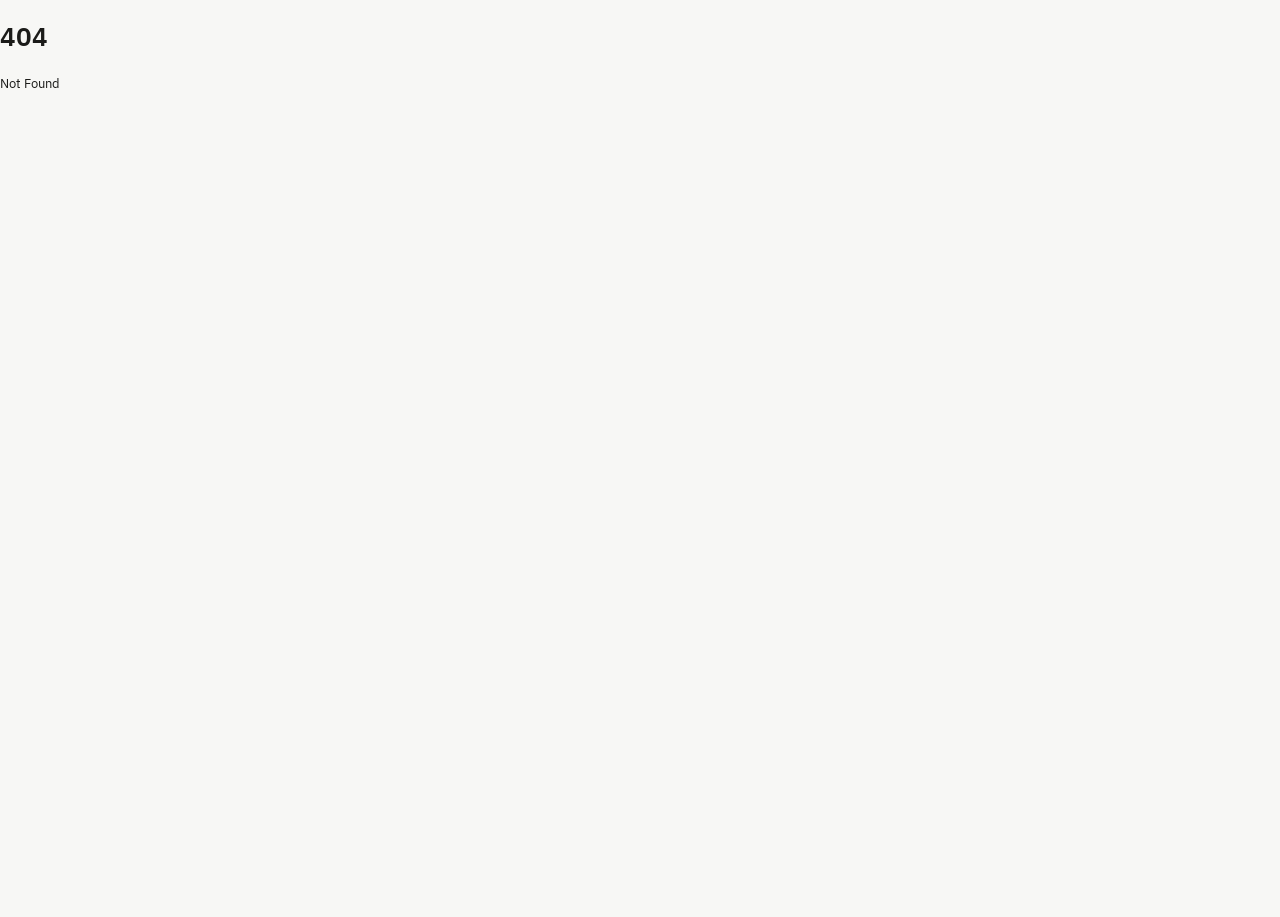
==== index.html @ ad506b30 "Add files via upload" ====
<!doctype html>
<html lang="en">
<head>
  <meta charset="utf-8" />
  <meta name="viewport" content="width=device-width, initial-scale=1" />
  <link rel="icon" href="./icon-192.png" />
  <link rel="preload" as="font" type="font/woff2" crossorigin
        href="./fonts/ibm-plex-sans-latin-400-normal.woff2" />
  <link rel="preload" as="font" type="font/woff2" crossorigin
        href="./fonts/ibm-plex-mono-latin-400-normal.woff2" />
  <link rel="manifest" href="./manifest.webmanifest" />
  <meta name="theme-color" content="#f7f7f5" />
  <meta name="description" content="Chessgui — offline-first chess library and analysis." />
  <title>Chessgui</title>
  <script>
    // Apply persisted theme before first paint to avoid a flash.
    try {
      var t = localStorage.getItem('chessgui.theme');
      if (t !== 'light' && t !== 'dark') {
        t = matchMedia('(prefers-color-scheme: dark)').matches ? 'dark' : 'light';
      }
      document.documentElement.setAttribute('data-theme', t);
      var l = localStorage.getItem('chessgui.locale');
      if (l) document.documentElement.lang = l;
    } catch (e) {}
  </script>
  <link href="./_app/immutable/entry/start.DU9sF9TZ.js" rel="modulepreload">
		<link href="./_app/immutable/chunks/CaGvRfpH.js" rel="modulepreload">
		<link href="./_app/immutable/chunks/DKSsdILt.js" rel="modulepreload">
		<link href="./_app/immutable/chunks/Bx675rGw.js" rel="modulepreload">
		<link href="./_app/immutable/entry/app.BZpSvRDl.js" rel="modulepreload">
		<link href="./_app/immutable/chunks/xihTtKlq.js" rel="modulepreload">
		<link href="./_app/immutable/nodes/0.DmTmjQvL.js" rel="modulepreload">
		<link href="./_app/immutable/chunks/Cp4pf4yf.js" rel="modulepreload">
		<link href="./_app/immutable/nodes/2.CVRUiWv1.js" rel="modulepreload">
		
		<link href="./_app/immutable/assets/0.qobFkzCP.css" rel="stylesheet">
		<link href="./_app/immutable/assets/2.DW6QWpGF.css" rel="stylesheet">
</head>
<body data-sveltekit-preload-data="hover">
  <div style="display:contents">
			<script>
				{
					__sveltekit_9o4s9c = {
						base: new URL(".", location).pathname.slice(0, -1)
					};

					const element = document.currentScript.parentElement;

					Promise.all([
						import("./_app/immutable/entry/start.DU9sF9TZ.js"),
						import("./_app/immutable/entry/app.BZpSvRDl.js")
					]).then(([kit, app]) => {
						kit.start(app, element);
					});

					if ('serviceWorker' in navigator) {
						const script_url = './service-worker.js';
						const policy = globalThis?.window?.trustedTypes?.createPolicy(
							'sveltekit-trusted-url',
							{ createScriptURL(url) { return url; } }
						);
						const sanitised = policy?.createScriptURL(script_url) ?? script_url;
						addEventListener('load', function () {
							navigator.serviceWorker.register(sanitised);
						});
					}
				}
			</script>
		</div>
</body>
</html>
---- _app/immutable/assets/0.qobFkzCP.css ----
@font-face{font-family:IBM Plex Sans;font-style:normal;font-weight:400;font-display:block;src:url(../../../fonts/ibm-plex-sans-latin-400-normal.woff2)format("woff2");unicode-range:U+??,U+131,U+152-153,U+2BB-2BC,U+2C6,U+2DA,U+2DC,U+304,U+308,U+329,U+2000-206F,U+2074,U+20AC,U+2122,U+2191,U+2193,U+2212,U+2215,U+FEFF,U+FFFD}@font-face{font-family:IBM Plex Sans;font-style:normal;font-weight:400;font-display:block;src:url(../../../fonts/ibm-plex-sans-latin-ext-400-normal.woff2)format("woff2");unicode-range:U+100-2AF,U+304,U+308,U+329,U+1E00-1E9F,U+1EF2-1EFF,U+2020,U+20A0-20AB,U+20AD-20CF,U+2113,U+2C60-2C7F,U+A720-A7FF}@font-face{font-family:IBM Plex Sans;font-style:normal;font-weight:600;font-display:block;src:url(../../../fonts/ibm-plex-sans-latin-600-normal.woff2)format("woff2");unicode-range:U+??,U+131,U+152-153,U+2BB-2BC,U+2C6,U+2DA,U+2DC,U+304,U+308,U+329,U+2000-206F,U+2074,U+20AC,U+2122,U+2191,U+2193,U+2212,U+2215,U+FEFF,U+FFFD}@font-face{font-family:IBM Plex Sans;font-style:normal;font-weight:600;font-display:block;src:url(../../../fonts/ibm-plex-sans-latin-ext-600-normal.woff2)format("woff2");unicode-range:U+100-2AF,U+304,U+308,U+329,U+1E00-1E9F,U+1EF2-1EFF,U+2020,U+20A0-20AB,U+20AD-20CF,U+2113,U+2C60-2C7F,U+A720-A7FF}@font-face{font-family:IBM Plex Mono;font-style:normal;font-weight:400;font-display:block;src:url(../../../fonts/ibm-plex-mono-latin-400-normal.woff2)format("woff2");unicode-range:U+??,U+131,U+152-153,U+2BB-2BC,U+2C6,U+2DA,U+2DC,U+304,U+308,U+329,U+2000-206F,U+2074,U+20AC,U+2122,U+2191,U+2193,U+2212,U+2215,U+FEFF,U+FFFD}@font-face{font-family:IBM Plex Mono;font-style:normal;font-weight:400;font-display:block;src:url(../../../fonts/ibm-plex-mono-latin-ext-400-normal.woff2)format("woff2");unicode-range:U+100-2AF,U+304,U+308,U+329,U+1E00-1E9F,U+1EF2-1EFF,U+2020,U+20A0-20AB,U+20AD-20CF,U+2113,U+2C60-2C7F,U+A720-A7FF}@font-face{font-family:IBM Plex Mono;font-style:normal;font-weight:600;font-display:block;src:url(../../../fonts/ibm-plex-mono-latin-600-normal.woff2)format("woff2");unicode-range:U+??,U+131,U+152-153,U+2BB-2BC,U+2C6,U+2DA,U+2DC,U+304,U+308,U+329,U+2000-206F,U+2074,U+20AC,U+2122,U+2191,U+2193,U+2212,U+2215,U+FEFF,U+FFFD}@font-face{font-family:IBM Plex Mono;font-style:normal;font-weight:600;font-display:block;src:url(../../../fonts/ibm-plex-mono-latin-ext-600-normal.woff2)format("woff2");unicode-range:U+100-2AF,U+304,U+308,U+329,U+1E00-1E9F,U+1EF2-1EFF,U+2020,U+20A0-20AB,U+20AD-20CF,U+2113,U+2C60-2C7F,U+A720-A7FF}:root{--paper:#f7f7f5;--surface:#fff;--chrome:#eceae7;--chrome-2:#e2dfdb;--chrome-3:#d5d1cc;--ink:#1b1b19;--ink-2:#55534e;--muted:#7a7770;--faint:#a5a29b;--rule:#d8d5d0;--rule-strong:#b8b4ae;--focus:#2f6f9e;--danger:#9a3434;--shadow:0 6px 20px #0000001f, 0 1px 3px #0000001a;--tab-min:220px;--settings-sidebar-w:220px;--library-sidebar-w:220px;--rail-w:56px;--tab-pref:300px;--bar-h:40px;--mono:"IBM Plex Mono", ui-monospace, SFMono-Regular, Menlo, Consolas, monospace;--sans:"IBM Plex Sans", -apple-system, BlinkMacSystemFont, "Segoe UI", Helvetica, Arial, sans-serif}:root[data-theme=dark]{--paper:#171716;--surface:#201f1d;--chrome:#262523;--chrome-2:#2f2e2b;--chrome-3:#3b3a36;--ink:#ecebe6;--ink-2:#b9b6ae;--muted:#918d85;--faint:#6d6a63;--rule:#35342f;--rule-strong:#4d4b45;--focus:#6ea8d8;--danger:#d98a8a;--shadow:0 6px 20px #00000080, 0 1px 3px #0006}*{box-sizing:border-box}html,body{height:100%;margin:0}body{background:var(--paper);font-family:var(--sans);color:var(--ink);font:13px/1.5 var(--sans);-webkit-font-smoothing:antialiased;overflow:hidden}#app-root{flex-direction:column;display:flex;position:fixed;inset:0;overflow:hidden}:where(button){font:inherit;color:inherit;cursor:pointer;background:0 0;border:0;padding:0}:focus-visible{outline:2px solid var(--focus);outline-offset:-2px;border-radius:2px}.visually-hidden{clip:rect(0 0 0 0);white-space:nowrap;border:0;width:1px;height:1px;margin:-1px;padding:0;position:absolute;overflow:hidden}
---- _app/immutable/assets/2.DW6QWpGF.css ----
.tab.svelte-184qymf{height:var(--bar-h);background:var(--chrome);border-right:1px solid var(--rule);color:var(--muted);white-space:nowrap;-webkit-user-select:none;user-select:none;cursor:default;flex:none;align-items:center;gap:8px;padding:0 10px;display:flex;position:relative;overflow:hidden}.tab.svelte-184qymf:hover{background:var(--chrome-2);color:var(--ink-2)}.tab.active.svelte-184qymf{background:var(--surface);color:var(--ink)}.tab.active.svelte-184qymf:after{content:"";background:var(--ink);height:2px;position:absolute;inset:auto 0 0}.tab.pinned.svelte-184qymf{background:var(--surface);border-right:1px solid var(--rule-strong);color:var(--ink-2);padding:0 14px}.tab.pinned.svelte-184qymf:hover{background:var(--surface)}.tab.pinned.active.svelte-184qymf{color:var(--ink)}.glyph.svelte-184qymf{opacity:.55;border:1.5px solid;border-radius:50%;flex:none;width:9px;height:9px}.glyph.game.svelte-184qymf{border-radius:2px}.label.svelte-184qymf{text-overflow:ellipsis;flex:1;min-width:0;font-size:12.5px;overflow:hidden}.close.svelte-184qymf{width:17px;height:17px;color:var(--faint);border-radius:3px;flex:none;place-items:center;display:grid}.close.svelte-184qymf:hover{background:var(--chrome-3);color:var(--ink)}.pop.svelte-okkiwd{top:calc(var(--bar-h) + 2px);z-index:40;background:var(--surface);border:1px solid var(--rule-strong);min-width:220px;box-shadow:var(--shadow);color:var(--ink);border-radius:6px;padding:4px;position:absolute;right:4px}.pop.left.svelte-okkiwd{left:4px;right:auto}.mi.svelte-jk5zws{text-align:left;width:100%;color:var(--ink);border-radius:4px;align-items:center;gap:10px;padding:8px 10px;font-size:13px;display:flex}button.mi.svelte-jk5zws:hover:not(:disabled){background:var(--chrome-2)}button.mi.svelte-jk5zws:disabled{color:var(--faint);cursor:default}.txt.svelte-jk5zws{text-overflow:ellipsis;white-space:nowrap;flex:1;min-width:0;overflow:hidden}.val.svelte-jk5zws{color:var(--muted);flex:none;font-size:12px}.tick.svelte-jk5zws{color:var(--ink);flex:none}.chev.svelte-jk5zws{color:var(--muted);flex:none}.mi.label.svelte-jk5zws{font:10px/1 var(--mono);letter-spacing:.1em;text-transform:uppercase;color:var(--muted);padding:9px 10px 7px}.rule.svelte-3m1h5k{background:var(--rule);height:1px;margin:4px 2px}.row.svelte-u3eyss{align-items:stretch;gap:2px;display:flex}.row.svelte-u3eyss:hover{background:var(--chrome-2);border-radius:4px}.pick.svelte-u3eyss{text-align:left;border-radius:4px;flex:1;align-items:center;gap:8px;min-width:0;padding:8px 6px 8px 10px;font-size:13px;display:flex}.txt.svelte-u3eyss{text-overflow:ellipsis;white-space:nowrap;flex:1;min-width:0;overflow:hidden}.tick.svelte-u3eyss{color:var(--ink);flex:none;place-items:center;display:grid}.x.svelte-u3eyss{width:24px;color:var(--faint);border-radius:4px;flex:none;place-items:center;display:grid}.x.svelte-u3eyss:hover{background:var(--chrome-3);color:var(--danger)}.x-spacer.svelte-u3eyss{flex:none;width:24px}.tabbar.svelte-1wwzsr0{height:var(--bar-h);background:var(--chrome);border-bottom:1px solid var(--rule-strong);flex:none;align-items:stretch;display:flex;position:relative}.pinned-slot.svelte-1wwzsr0{flex:none;display:flex}.strip.svelte-1wwzsr0{scrollbar-width:none;flex:1;align-items:stretch;min-width:0;display:flex;overflow:hidden}.strip.overflowing.svelte-1wwzsr0{overflow-x:auto}.strip.svelte-1wwzsr0::-webkit-scrollbar{height:0}.controls.svelte-1wwzsr0{border-left:1px solid var(--rule-strong);background:var(--chrome);flex:none;align-items:stretch;display:flex}.newtab-inline.svelte-1wwzsr0{border-right:1px solid #0000}.ctl.svelte-1wwzsr0{width:36px;color:var(--muted);flex:none;place-items:center;display:grid}.ctl.svelte-1wwzsr0:hover:not(:disabled){background:var(--chrome-2);color:var(--ink)}.ctl.svelte-1wwzsr0:disabled{color:var(--faint);cursor:default}.ctl.menu.svelte-1wwzsr0{width:40px;color:var(--ink-2)}.sidebar.svelte-1na9v8z{width:var(--settings-sidebar-w);border-right:1px solid var(--rule-strong);background:var(--chrome);flex-direction:column;flex:none;gap:1px;padding:8px 0;display:flex;overflow:hidden auto}.nav.svelte-1na9v8z{text-align:left;color:var(--muted);white-space:nowrap;align-items:center;gap:10px;padding:9px 14px;font-size:13px;display:flex;position:relative}.nav.svelte-1na9v8z:hover{background:var(--chrome-2);color:var(--ink-2)}.nav.on.svelte-1na9v8z{background:var(--surface);color:var(--ink);font-weight:700}.nav.on.svelte-1na9v8z:before{content:"";background:var(--ink);width:3px;position:absolute;top:4px;bottom:4px;left:0}.ic.svelte-1na9v8z{opacity:.5;border:1.5px solid;border-radius:2px;flex:none;width:11px;height:11px}.nav.on.svelte-1na9v8z .ic:where(.svelte-1na9v8z){opacity:1;background:currentColor}.lbl.svelte-1na9v8z{text-overflow:ellipsis;overflow:hidden}@media (forced-colors:active){.nav.on.svelte-1na9v8z{forced-color-adjust:none}}.cell.svelte-duf76z{list-style:none;display:flex}.card.svelte-duf76z{text-align:left;border:1px solid var(--rule-strong);background:var(--surface);border-radius:5px;flex-direction:column;flex:1;align-items:flex-start;gap:6px;min-width:0;min-height:104px;padding:12px;display:flex}.card.svelte-duf76z:hover{border-color:var(--ink-2);background:var(--paper)}.nm.svelte-duf76z{color:var(--ink);text-overflow:ellipsis;white-space:nowrap;max-width:100%;font-size:13px;font-weight:600;overflow:hidden}.meta.svelte-duf76z{font:11px/1.4 var(--mono);color:var(--muted);text-overflow:ellipsis;white-space:nowrap;max-width:100%;overflow:hidden}.foot.svelte-duf76z{margin-top:auto}.pill.svelte-duf76z{font:10px/1 var(--mono);border:1px solid var(--rule-strong);color:var(--muted);border-radius:99px;align-items:center;gap:6px;padding:5px 8px;display:inline-flex}.pill.svelte-duf76z:before{content:"";background:var(--rule-strong);border-radius:50%;width:6px;height:6px}.pill.ok.svelte-duf76z{color:var(--ink-2)}.pill.ok.svelte-duf76z:before{background:var(--ink)}.chead.svelte-79ii48{border-bottom:1px solid var(--rule);justify-content:space-between;align-items:center;gap:16px;padding-bottom:11px;display:flex}h2.svelte-79ii48{letter-spacing:-.01em;color:var(--ink);margin:0;font-size:16px}.add.svelte-79ii48{font:12px var(--sans);background:var(--chrome);border:1px solid var(--rule-strong);color:var(--ink);white-space:nowrap;border-radius:4px;flex:none;padding:7px 12px}.add.svelte-79ii48:hover{background:var(--chrome-2)}.grid.svelte-79ii48{grid-template-columns:repeat(auto-fill,minmax(210px,1fr));gap:12px;margin:0;padding:0;list-style:none;display:grid}.empty.svelte-79ii48{border:1px dashed var(--rule-strong);text-align:center;border-radius:5px;flex-direction:column;align-items:center;gap:14px;padding:38px 20px;display:flex}.empty.svelte-79ii48 p:where(.svelte-79ii48){color:var(--muted);max-width:42ch;margin:0;font-size:13px;line-height:1.5}.chead.svelte-1ghcvrq{border-bottom:1px solid var(--rule);flex:none;justify-content:space-between;align-items:center;gap:16px;height:44px;display:flex}h2.svelte-1ghcvrq{letter-spacing:-.01em;color:var(--ink);margin:0;font-size:16px}.add.svelte-1ghcvrq{font:12px var(--sans);background:var(--ink);height:28px;color:var(--surface);border:1px solid var(--ink);white-space:nowrap;border-radius:5px;flex:none;align-items:center;gap:6px;padding:0 11px;font-weight:600;display:inline-flex}.scroll.svelte-1ghcvrq{padding-top:18px}.glab.svelte-1ghcvrq{font:10px/1 var(--mono);letter-spacing:.11em;text-transform:uppercase;color:var(--muted);margin:0 0 7px;padding-left:2px}.glab.two.svelte-1ghcvrq{margin-top:20px}.box.svelte-1ghcvrq{border:1px solid var(--rule-strong);background:var(--surface);border-radius:9px;overflow:hidden}.box.svelte-1ghcvrq>.r:where(.svelte-1ghcvrq)+.r:where(.svelte-1ghcvrq),.box.svelte-1ghcvrq>.exp:where(.svelte-1ghcvrq)+.r:where(.svelte-1ghcvrq){border-top:1px solid var(--rule)}.r.svelte-1ghcvrq{align-items:center;gap:12px;height:44px;padding:0 14px;display:flex}.r.hov.svelte-1ghcvrq{background:var(--chrome)}.r.dim.svelte-1ghcvrq .nm:where(.svelte-1ghcvrq),.r.dim.svelte-1ghcvrq .dt:where(.svelte-1ghcvrq){color:var(--faint)}.r.svelte-1ghcvrq .ic:where(.svelte-1ghcvrq){color:var(--muted);flex:none;place-items:center;display:grid}.r.svelte-1ghcvrq .nm:where(.svelte-1ghcvrq){white-space:nowrap;flex:none;font-size:13.5px;font-weight:600}.r.svelte-1ghcvrq .dt:where(.svelte-1ghcvrq){min-width:0;color:var(--muted);text-align:right;text-overflow:ellipsis;white-space:nowrap;flex:1;font-size:12px;overflow:hidden}.tg.svelte-1ghcvrq{background:var(--fill-3,#cfcfc9);border:0;border-radius:10px;flex:none;width:34px;height:20px;padding:0;position:relative}.tg.svelte-1ghcvrq:after{content:"";background:#fff;border-radius:50%;width:16px;height:16px;transition:left .12s;position:absolute;top:2px;left:2px;box-shadow:0 1px 2px #0000004d}.tg.on.svelte-1ghcvrq{background:var(--ok,#2f5d3a)}.tg.on.svelte-1ghcvrq:after{left:16px}.tg.svelte-1ghcvrq:focus-visible,.cv.svelte-1ghcvrq:focus-visible,.inst.svelte-1ghcvrq:focus-visible{outline:2px solid var(--focus);outline-offset:1px}.cv.svelte-1ghcvrq{width:20px;height:20px;color:var(--faint);background:0 0;border:0;flex:none;place-items:center;padding:0;display:grid}.cv.svelte-1ghcvrq:hover{color:var(--ink)}.inst.svelte-1ghcvrq{border:1px solid var(--rule-strong);background:var(--surface);width:82px;height:26px;font:600 11.5px var(--sans);color:var(--ink);border-radius:5px;flex:none;place-items:center;display:grid;position:relative;overflow:hidden}.inst.svelte-1ghcvrq .bar:where(.svelte-1ghcvrq){width:var(--p,0%);background:var(--sel,#dfe7f2);position:absolute;inset:0}.inst.svelte-1ghcvrq .tx:where(.svelte-1ghcvrq){z-index:1;position:relative}.inst.done.svelte-1ghcvrq{border-color:var(--ok,#2f5d3a);color:var(--ok,#2f5d3a)}.inst[disabled].svelte-1ghcvrq{cursor:default}.exp.svelte-1ghcvrq{border-top:1px solid var(--rule);background:var(--chrome);padding:4px 14px 8px 44px}.er.svelte-1ghcvrq{align-items:center;gap:12px;min-height:36px;font-size:12.5px;display:flex}.er.svelte-1ghcvrq .k:where(.svelte-1ghcvrq){min-width:0;color:var(--ink);flex:1}.er.svelte-1ghcvrq .v:where(.svelte-1ghcvrq){font:11px/1 var(--mono);color:var(--muted)}.inp.svelte-1ghcvrq{background:var(--surface);border:1px solid var(--rule-strong);width:260px;height:28px;color:var(--ink);font:12px var(--sans);border-radius:5px;padding:0 9px}.err.svelte-1ghcvrq{color:var(--warn);margin:0 0 6px;font-size:11.5px}.dan.svelte-1ghcvrq{border:1px solid var(--warn);height:28px;color:var(--warn);font:600 12px var(--sans);background:0 0;border-radius:5px;padding:0 11px}.chead.svelte-1fbth8d{border-bottom:1px solid var(--rule);flex:none;justify-content:space-between;align-items:center;gap:16px;height:44px;display:flex}h2.svelte-1fbth8d{letter-spacing:-.01em;color:var(--ink);margin:0;font-size:16px}.add.svelte-1fbth8d{font:600 12px var(--sans);background:var(--ink);height:28px;color:var(--surface);border:1px solid var(--ink);white-space:nowrap;border-radius:5px;flex:none;align-items:center;gap:6px;padding:0 11px;display:inline-flex}.scroll.svelte-1fbth8d{padding-top:18px}.glab.svelte-1fbth8d{font:10px/1 var(--mono);letter-spacing:.11em;text-transform:uppercase;color:var(--muted);margin:0 0 7px;padding-left:2px}.glab.two.svelte-1fbth8d{margin-top:20px}.box.svelte-1fbth8d{border:1px solid var(--rule-strong);background:var(--surface);border-radius:9px;overflow:hidden}.box.svelte-1fbth8d>.r:where(.svelte-1fbth8d)+.r:where(.svelte-1fbth8d),.box.svelte-1fbth8d>.exp:where(.svelte-1fbth8d)+.r:where(.svelte-1fbth8d){border-top:1px solid var(--rule)}.r.svelte-1fbth8d{align-items:center;gap:12px;height:44px;padding:0 14px;display:flex}.r.hov.svelte-1fbth8d{background:var(--chrome)}.r.dim.svelte-1fbth8d .nm:where(.svelte-1fbth8d),.r.dim.svelte-1fbth8d .dt:where(.svelte-1fbth8d),.r.dim.svelte-1fbth8d .ver:where(.svelte-1fbth8d){color:var(--faint)}.r.svelte-1fbth8d .ic:where(.svelte-1fbth8d){color:var(--muted);flex:none;place-items:center;display:grid}.r.svelte-1fbth8d .nm:where(.svelte-1fbth8d){white-space:nowrap;flex:none;font-size:13.5px;font-weight:600}.r.svelte-1fbth8d .ver:where(.svelte-1fbth8d){font:11px/1 var(--mono);color:var(--faint);flex:none}.r.svelte-1fbth8d .dt:where(.svelte-1fbth8d){min-width:0;color:var(--muted);text-align:right;text-overflow:ellipsis;white-space:nowrap;flex:1;font-size:12px;overflow:hidden}.tg.svelte-1fbth8d{background:var(--fill-3,#cfcfc9);border:0;border-radius:10px;flex:none;width:34px;height:20px;padding:0;position:relative}.tg.svelte-1fbth8d:after{content:"";background:#fff;border-radius:50%;width:16px;height:16px;transition:left .12s;position:absolute;top:2px;left:2px;box-shadow:0 1px 2px #0000004d}.tg.on.svelte-1fbth8d{background:var(--ok,#2f5d3a)}.tg.on.svelte-1fbth8d:after{left:16px}.tg.svelte-1fbth8d:focus-visible,.cv.svelte-1fbth8d:focus-visible,.inst.svelte-1fbth8d:focus-visible{outline:2px solid var(--focus);outline-offset:1px}.cv.svelte-1fbth8d{width:20px;height:20px;color:var(--faint);background:0 0;border:0;flex:none;place-items:center;padding:0;display:grid}.cv.svelte-1fbth8d:hover{color:var(--ink)}.inst.svelte-1fbth8d{border:1px solid var(--rule-strong);background:var(--surface);width:82px;height:26px;font:600 11.5px var(--sans);color:var(--ink);border-radius:5px;flex:none;place-items:center;display:grid;position:relative;overflow:hidden}.inst.svelte-1fbth8d .bar:where(.svelte-1fbth8d){width:var(--p,0%);background:var(--sel,#dfe7f2);position:absolute;inset:0}.inst.svelte-1fbth8d .tx:where(.svelte-1fbth8d){z-index:1;position:relative}.inst.done.svelte-1fbth8d{border-color:var(--ok,#2f5d3a);color:var(--ok,#2f5d3a)}.inst[disabled].svelte-1fbth8d{cursor:default}.exp.svelte-1fbth8d{border-top:1px solid var(--rule);background:var(--chrome);padding:4px 14px 8px 44px}.er.svelte-1fbth8d{align-items:center;gap:12px;min-height:36px;font-size:12.5px;display:flex}.er.svelte-1fbth8d .k:where(.svelte-1fbth8d){min-width:0;color:var(--ink);flex:1}.er.svelte-1fbth8d .v:where(.svelte-1fbth8d){font:11px/1 var(--mono);color:var(--muted)}.inp.svelte-1fbth8d,.sel.svelte-1fbth8d{background:var(--surface);border:1px solid var(--rule-strong);width:260px;height:28px;color:var(--ink);font:12px var(--sans);border-radius:5px;padding:0 9px}.sel.svelte-1fbth8d{width:140px}.err.svelte-1fbth8d{color:var(--warn);margin:0 0 6px;font-size:11.5px}.dan.svelte-1fbth8d{border:1px solid var(--warn);height:28px;color:var(--warn);font:600 12px var(--sans);background:0 0;border-radius:5px;padding:0 11px}.brand.svelte-1191gql,.brand.svelte-1uqb1gp{flex:none;display:block}.chead.svelte-1fk0hja{border-bottom:1px solid var(--rule);flex:none;justify-content:space-between;align-items:center;gap:16px;height:44px;display:flex}h2.svelte-1fk0hja{letter-spacing:-.01em;color:var(--ink);margin:0;font-size:16px}.add.svelte-1fk0hja{font:600 12px var(--sans);background:var(--ink);height:28px;color:var(--surface);border:1px solid var(--ink);white-space:nowrap;border-radius:5px;flex:none;align-items:center;gap:6px;padding:0 11px;display:inline-flex}.scroll.svelte-1fk0hja{padding-top:18px}.glab.svelte-1fk0hja{font:10px/1 var(--mono);letter-spacing:.11em;text-transform:uppercase;color:var(--muted);margin:0 0 7px;padding-left:2px}.box.svelte-1fk0hja{border:1px solid var(--rule-strong);background:var(--surface);border-radius:9px;overflow:hidden}.box.svelte-1fk0hja>.r:where(.svelte-1fk0hja)+.r:where(.svelte-1fk0hja),.box.svelte-1fk0hja>.exp:where(.svelte-1fk0hja)+.r:where(.svelte-1fk0hja){border-top:1px solid var(--rule)}.r.svelte-1fk0hja{align-items:center;gap:12px;height:44px;padding:0 14px;display:flex}.r.hov.svelte-1fk0hja{background:var(--chrome)}.r.svelte-1fk0hja .mk:where(.svelte-1fk0hja){color:var(--ink);flex:none;place-items:center;display:grid}.r.svelte-1fk0hja .nm:where(.svelte-1fk0hja){white-space:nowrap;flex:none;font-size:13.5px;font-weight:600}.r.svelte-1fk0hja .dt:where(.svelte-1fk0hja){min-width:0;color:var(--muted);text-align:right;text-overflow:ellipsis;white-space:nowrap;flex:1;font-size:12px;overflow:hidden}.st.svelte-1fk0hja{font:11px/1 var(--mono);flex:none;align-items:center;gap:4px;display:inline-flex}.st.error.svelte-1fk0hja{color:var(--warn)}.st.syncing.svelte-1fk0hja{color:var(--muted)}.st.new.svelte-1fk0hja{color:var(--ok,#2f5d3a)}.tg.svelte-1fk0hja{background:var(--fill-3,#cfcfc9);border:0;border-radius:10px;flex:none;width:34px;height:20px;padding:0;position:relative}.tg.svelte-1fk0hja:after{content:"";background:#fff;border-radius:50%;width:16px;height:16px;transition:left .12s;position:absolute;top:2px;left:2px;box-shadow:0 1px 2px #0000004d}.tg.on.svelte-1fk0hja{background:var(--ok,#2f5d3a)}.tg.on.svelte-1fk0hja:after{left:16px}.tg.svelte-1fk0hja:focus-visible,.cv.svelte-1fk0hja:focus-visible{outline:2px solid var(--focus);outline-offset:1px}.cv.svelte-1fk0hja{width:20px;height:20px;color:var(--faint);background:0 0;border:0;flex:none;place-items:center;padding:0;display:grid}.cv.svelte-1fk0hja:hover{color:var(--ink)}.exp.svelte-1fk0hja{border-top:1px solid var(--rule);background:var(--chrome);padding:4px 14px 8px 44px}.er.svelte-1fk0hja{align-items:center;gap:12px;min-height:36px;font-size:12.5px;display:flex}.er.svelte-1fk0hja .k:where(.svelte-1fk0hja){min-width:0;color:var(--ink);flex:1}.er.svelte-1fk0hja .v:where(.svelte-1fk0hja){font:11px/1 var(--mono);color:var(--muted)}.inp.svelte-1fk0hja,.sel.svelte-1fk0hja{background:var(--surface);border:1px solid var(--rule-strong);width:260px;height:28px;color:var(--ink);font:12px var(--sans);border-radius:5px;padding:0 9px}.sel.svelte-1fk0hja{width:140px}.err.svelte-1fk0hja{color:var(--warn);margin:0 0 6px;font-size:11.5px}.b.svelte-1fk0hja{border:1px solid var(--rule-strong);background:var(--surface);height:28px;color:var(--ink);font:600 12px var(--sans);border-radius:5px;padding:0 11px}.b[disabled].svelte-1fk0hja{color:var(--faint);border-color:var(--rule)}.dan.svelte-1fk0hja{border:1px solid var(--warn);height:28px;color:var(--warn);font:600 12px var(--sans);background:0 0;border-radius:5px;padding:0 11px}.row.svelte-yvh6xu{border-bottom:1px solid var(--rule);background:var(--surface);justify-content:space-between;align-items:center;gap:20px;padding:11px 13px;display:flex}.row.svelte-yvh6xu:last-child{border-bottom:0}.row.invalid.svelte-yvh6xu{background:var(--paper)}.text.svelte-yvh6xu{min-width:0}.lbl.svelte-yvh6xu{color:var(--ink);font-size:13px;display:block}.hint.svelte-yvh6xu{font:10px/1.4 var(--mono);color:var(--faint);margin-top:3px}.err.svelte-yvh6xu{color:var(--danger);margin-top:4px;font-size:11.5px}.ctrl.svelte-yvh6xu{flex:none}select.svelte-yvh6xu,input[type=text].svelte-yvh6xu{font:12px var(--sans);color:var(--ink);background:var(--chrome);border:1px solid var(--rule-strong);border-radius:4px;padding:6px 9px}input[type=text].svelte-yvh6xu{width:240px;font-family:var(--mono);font-size:11.5px}.row.invalid.svelte-yvh6xu input[type=text]:where(.svelte-yvh6xu){border-color:var(--danger)}.tog.svelte-yvh6xu{border:1px solid var(--rule-strong);background:var(--chrome-2);border-radius:99px;width:34px;height:19px;position:relative}.tog.svelte-yvh6xu:after{content:"";background:var(--surface);border:1px solid var(--rule-strong);border-radius:50%;width:13px;height:13px;transition:transform .12s;position:absolute;top:2px;left:2px}.tog.on.svelte-yvh6xu{background:var(--ink);border-color:var(--ink)}.tog.on.svelte-yvh6xu:after{border-color:var(--ink);transform:translate(15px)}@media (prefers-reduced-motion:reduce){.tog.svelte-yvh6xu:after{transition:none}}.scrim.svelte-hfbxia{z-index:30;background:color-mix(in srgb, var(--paper) 72%, transparent);place-items:center;padding:20px;display:grid;position:absolute;inset:0}.dlg.svelte-hfbxia{background:var(--surface);border:1px solid var(--rule-strong);width:340px;max-width:100%;box-shadow:var(--shadow);border-radius:6px;padding:16px 18px}h2.svelte-hfbxia{color:var(--ink);margin:0 0 6px;font-size:14px}p.svelte-hfbxia{color:var(--muted);margin:0 0 16px;font-size:12.5px}.actions.svelte-hfbxia{justify-content:flex-end;gap:8px;display:flex}button.svelte-hfbxia{font:12px var(--sans);border:1px solid var(--rule-strong);background:var(--chrome);color:var(--ink);border-radius:4px;padding:7px 13px}button.svelte-hfbxia:hover{background:var(--chrome-2)}.danger.svelte-hfbxia{background:var(--danger);border-color:var(--danger);color:#fff}.danger.svelte-hfbxia:hover{filter:brightness(1.08);background:var(--danger)}.chead.svelte-1sx1ypk{border-bottom:1px solid var(--rule);justify-content:space-between;align-items:center;gap:16px;padding-bottom:11px;display:flex}h2.svelte-1sx1ypk{letter-spacing:-.01em;align-items:baseline;gap:8px;min-width:0;margin:0;font-size:16px;display:flex}.crumb.svelte-1sx1ypk{font:inherit;color:var(--muted);white-space:nowrap;font-weight:400}.crumb.svelte-1sx1ypk:hover{color:var(--ink);text-decoration:underline}.sep.svelte-1sx1ypk{color:var(--faint);font-weight:400}.name.svelte-1sx1ypk{color:var(--ink);text-overflow:ellipsis;white-space:nowrap;overflow:hidden}.actions.svelte-1sx1ypk{flex:none;align-items:center;gap:10px;display:flex}.applied.svelte-1sx1ypk{font:10px/1 var(--mono);color:var(--muted);white-space:nowrap;opacity:0;text-align:right;min-width:130px;transition:opacity .15s}.applied.show.svelte-1sx1ypk{opacity:1}@media (prefers-reduced-motion:reduce){.applied.svelte-1sx1ypk{transition:none}}.btn.svelte-1sx1ypk{font:12px var(--sans);background:var(--chrome);border:1px solid var(--rule-strong);color:var(--ink);border-radius:4px;padding:7px 13px}.btn.svelte-1sx1ypk:hover{background:var(--chrome-2)}.rows.svelte-1sx1ypk{border:1px solid var(--rule);border-radius:5px;overflow:hidden}.danger-zone.svelte-1sx1ypk{display:flex}.remove.svelte-1sx1ypk{font:12px var(--sans);border:1px solid var(--rule-strong);color:var(--danger);background:0 0;border-radius:4px;padding:7px 13px}.remove.svelte-1sx1ypk:hover{background:var(--danger);border-color:var(--danger);color:#fff}.ws.svelte-t1wfo4{background:var(--surface);flex:1;min-height:0;display:flex;position:relative;overflow:hidden}.content.svelte-t1wfo4{flex-direction:column;flex:1;gap:16px;min-width:0;padding:20px 22px 28px;display:flex;overflow:hidden auto}.chead.svelte-t1wfo4{border-bottom:1px solid var(--rule);justify-content:space-between;align-items:center;gap:16px;padding-bottom:11px;display:flex}h2.svelte-t1wfo4{letter-spacing:-.01em;color:var(--ink);margin:0;font-size:16px}.rows.svelte-t1wfo4{border:1px solid var(--rule);border-radius:5px;overflow:hidden}.about.svelte-t1wfo4{border:1px solid var(--rule);border-left:3px solid var(--rule-strong);background:var(--paper);border-radius:5px;align-items:flex-start;gap:20px;padding:16px;display:flex}.about.flash.svelte-t1wfo4{border-left-color:var(--focus)}.mark.svelte-t1wfo4{border:1px solid var(--rule-strong);width:52px;height:52px;color:var(--muted);border-radius:10px;flex:none;place-items:center;font-size:22px;display:grid}dl.svelte-t1wfo4{flex:1;min-width:0;margin:0}dl.svelte-t1wfo4>div:where(.svelte-t1wfo4){border-bottom:1px solid var(--rule);font:11.5px/1.4 var(--mono);gap:14px;padding:8px 0;display:flex}dl.svelte-t1wfo4>div:where(.svelte-t1wfo4):last-child{border-bottom:0}dt.svelte-t1wfo4{width:130px;color:var(--muted);flex:none}dd.svelte-t1wfo4{color:var(--ink);min-width:0;margin:0}.wrap.svelte-btk42g{flex:1;min-width:0;position:relative}.trigger.svelte-btk42g{background:var(--surface);border:1px solid var(--rule-strong);width:100%;height:28px;color:var(--ink);text-align:left;cursor:default;border-radius:5px;align-items:center;gap:6px;padding:0 6px 0 8px;display:flex}.trigger.svelte-btk42g:hover{background:var(--chrome-2)}.trigger.svelte-btk42g:focus-visible{outline:2px solid var(--focus);outline-offset:1px}.trigger.svelte-btk42g .nm:where(.svelte-btk42g){white-space:nowrap;text-overflow:ellipsis;flex:1;min-width:0;font-size:12.5px;font-weight:600;overflow:hidden}.menu.svelte-btk42g{z-index:30;background:var(--surface);border:1px solid var(--rule-strong);width:max-content;min-width:100%;max-width:320px;box-shadow:var(--shadow);border-radius:7px;padding:4px;position:absolute;top:32px;left:0}.mlab.svelte-btk42g{font:9px/1 var(--mono);letter-spacing:.13em;text-transform:uppercase;color:var(--faint);padding:8px 9px 5px}.mrow.svelte-btk42g{width:100%;height:30px;color:var(--ink);text-align:left;cursor:default;border-radius:5px;align-items:center;gap:9px;padding:0 8px;font-size:12.5px;display:flex}.mrow.svelte-btk42g:hover:not(.off){background:var(--chrome)}.mrow.svelte-btk42g:focus-visible{outline:2px solid var(--focus);outline-offset:-2px}.mrow.on.svelte-btk42g{background:var(--chrome-2);font-weight:600}.mrow.off.svelte-btk42g{color:var(--faint)}.mrow.svelte-btk42g .nm:where(.svelte-btk42g){text-overflow:ellipsis;white-space:nowrap;flex:1;min-width:0;overflow:hidden}.mrow.svelte-btk42g .st:where(.svelte-btk42g){font:10px/1 var(--mono);color:var(--faint);flex:none}.msep.svelte-btk42g{background:var(--rule);height:1px;margin:4px 6px}.side.svelte-1v0chxv{width:var(--library-sidebar-w);border-right:1px solid var(--rule-strong);background:var(--chrome);flex-direction:column;flex:none;display:flex;position:relative;overflow:visible}.side.rail.svelte-1v0chxv{width:var(--rail-w)}.head.svelte-1v0chxv{border-bottom:1px solid var(--rule);flex:none;justify-content:flex-end;align-items:center;gap:8px;height:40px;padding:0 6px 0 12px;display:flex}.side.rail.svelte-1v0chxv .head:where(.svelte-1v0chxv){justify-content:center;padding:0}.tog.svelte-1v0chxv{border:1px solid var(--rule-strong);background:var(--surface);width:20px;height:20px;color:var(--muted);font:11px/1 var(--mono);border-radius:3px;flex:none;place-items:center;display:grid}.tog.svelte-1v0chxv:hover{background:var(--chrome-2);color:var(--ink)}.body.svelte-1v0chxv{flex:1;min-height:0;padding:5px 0;overflow:hidden auto}.foot.svelte-1v0chxv{border-top:1px solid var(--rule);flex:none;padding:4px 0}.grp.svelte-1v0chxv{font:9px/1 var(--mono);letter-spacing:.13em;text-transform:uppercase;color:var(--faint);padding:10px 12px 5px}.it.svelte-1v0chxv{width:100%;height:26px;color:var(--muted);white-space:nowrap;text-align:left;align-items:center;gap:8px;padding:0 8px 0 12px;font-size:12.5px;display:flex;position:relative}.it.svelte-1v0chxv:hover{background:var(--chrome-2);color:var(--ink-2)}.it.on.svelte-1v0chxv{background:var(--surface);color:var(--ink);font-weight:600}.it.on.svelte-1v0chxv:before{content:"";background:var(--ink);width:3px;position:absolute;top:3px;bottom:3px;left:0}.it.act.svelte-1v0chxv{color:var(--muted);font-style:italic}.nm.svelte-1v0chxv{text-overflow:ellipsis;flex:1;min-width:0;overflow:hidden}.slot.svelte-1v0chxv{text-align:right;width:34px;font:10px/1 var(--mono);color:var(--faint);font-variant-numeric:tabular-nums;flex:none}.slot.svelte-1v0chxv svg{vertical-align:-2px;display:inline-block}.slot.cnt.svelte-1v0chxv{color:var(--ink)}.slot.err.svelte-1v0chxv{color:var(--danger)}.slot.sync.svelte-1v0chxv{color:var(--ink-2)}.it.svelte-1v0chxv svg,.rail-it.svelte-1v0chxv svg{opacity:.62;flex:none}.it.on.svelte-1v0chxv svg,.rail-it.on.svelte-1v0chxv svg,.it.on.svelte-1v0chxv .ic:where(.svelte-1v0chxv){opacity:1}.rail-it.svelte-1v0chxv{width:100%;height:34px;color:var(--muted);place-items:center;display:grid;position:relative}.rail-it.svelte-1v0chxv:hover{background:var(--chrome-2);color:var(--ink-2)}.rail-it.on.svelte-1v0chxv,.rail-it.open.svelte-1v0chxv{background:var(--surface);color:var(--ink)}.rail-it.on.svelte-1v0chxv:before{content:"";background:var(--ink);width:3px;position:absolute;top:4px;bottom:4px;left:0}.dot.svelte-1v0chxv{background:var(--ink);border-radius:50%;width:6px;height:6px;position:absolute;top:6px;right:12px}.rail-sep.svelte-1v0chxv{background:var(--rule);height:1px;margin:6px 10px}.fly.svelte-1v0chxv{z-index:30;background:var(--surface);border:1px solid var(--rule-strong);min-width:214px;max-width:260px;box-shadow:var(--shadow);border-radius:6px;padding:4px;position:absolute}.fly.rail-fly.svelte-1v0chxv{left:calc(var(--rail-w) + 4px);top:48px}.fly.more.svelte-1v0chxv{min-width:0;top:130px;left:8px;right:8px}.fly.svelte-1v0chxv .it:where(.svelte-1v0chxv){border-radius:4px}.fly.svelte-1v0chxv .fh:where(.svelte-1v0chxv){font:9px/1 var(--mono);letter-spacing:.13em;text-transform:uppercase;color:var(--faint);padding:7px 9px 5px}.wrap.svelte-1bxkfjh{background:var(--surface);flex-direction:column;flex:1;min-width:0;min-height:0;display:flex;overflow:hidden}.thead.svelte-1bxkfjh{background:var(--chrome);border-bottom:1px solid var(--rule-strong);flex:none;height:28px;display:flex}.viewport.svelte-1bxkfjh{flex:1;min-height:0;overflow:hidden auto}.spacer.svelte-1bxkfjh{position:relative}.rows.svelte-1bxkfjh{will-change:transform;position:absolute;top:0;left:0;right:0}.row.svelte-1bxkfjh{border-bottom:1px solid var(--rule);cursor:default;-webkit-user-select:none;user-select:none;height:30px;display:flex}.row.svelte-1bxkfjh:hover{background:var(--paper)}.row.sel.svelte-1bxkfjh{background:var(--chrome-2)}.row.sel.svelte-1bxkfjh .cell:where(.svelte-1bxkfjh){color:var(--ink);font-weight:600}.row.sel.svelte-1bxkfjh .cell:where(.svelte-1bxkfjh):first-child{box-shadow:inset 3px 0 0 var(--ink)}.cell.svelte-1bxkfjh{color:var(--ink);white-space:nowrap;text-overflow:ellipsis;flex:none;align-items:center;padding:0 6px;font-size:12px;display:flex;overflow:hidden}.cell.m.svelte-1bxkfjh{font-family:var(--mono);font-variant-numeric:tabular-nums}.hd.svelte-1bxkfjh{color:var(--muted);font-size:12px;font-weight:600}.vh.svelte-1bxkfjh{clip:rect(0 0 0 0);white-space:nowrap;border:0;width:1px;height:1px;margin:-1px;padding:0;position:absolute;overflow:hidden}.ws.svelte-16kpyk8{background:var(--surface);flex:1;min-height:0;display:flex;overflow:hidden}.ca.svelte-16kpyk8{flex-direction:column;flex:1;min-width:0;display:flex;overflow:hidden}.tbar.svelte-16kpyk8{border-bottom:1px solid var(--rule);background:var(--chrome);flex:none;align-items:center;gap:10px;height:40px;padding:0 10px;display:flex}.search.svelte-16kpyk8{background:var(--surface);border:1px solid var(--rule-strong);border-radius:4px;flex:1;align-items:center;gap:7px;min-width:0;height:26px;padding:0 8px;display:flex}.search.svelte-16kpyk8:focus-within{border-color:var(--focus)}.search.svelte-16kpyk8 svg{color:var(--muted);flex:none}.search.svelte-16kpyk8 input:where(.svelte-16kpyk8){min-width:0;color:var(--ink);font:12.5px var(--sans);appearance:none;background:0 0;border:0;outline:none;flex:1}.search.svelte-16kpyk8 input:where(.svelte-16kpyk8)::-webkit-search-cancel-button{display:none}.clear.svelte-16kpyk8{width:17px;height:17px;color:var(--faint);border-radius:3px;flex:none;place-items:center;font-size:13px;display:grid}.clear.svelte-16kpyk8:hover{background:var(--chrome-2);color:var(--ink)}.add.svelte-16kpyk8{background:var(--surface);border:1px solid var(--rule-strong);height:26px;color:var(--ink);font:12.5px var(--sans);white-space:nowrap;border-radius:4px;flex:none;padding:0 11px}.add.svelte-16kpyk8:hover{background:var(--chrome-2)}.empty.svelte-16kpyk8{text-align:center;background:var(--surface);flex-direction:column;flex:1;justify-content:center;align-items:center;gap:10px;min-height:0;padding:24px;display:flex}.et.svelte-16kpyk8{color:var(--ink);font-size:13.5px}.eb.svelte-16kpyk8{color:var(--muted);max-width:48ch;font-size:12.5px}.link.svelte-16kpyk8{font:inherit;color:var(--focus);text-decoration:underline}.sbar.svelte-16kpyk8{border-top:1px solid var(--rule);background:var(--chrome);height:24px;font:10.5px var(--mono);color:var(--muted);font-variant-numeric:tabular-nums;flex:none;justify-content:space-between;align-items:center;padding:0 10px;display:flex}.cg-wrap{box-sizing:content-box;display:block;position:relative}cg-container{width:100%;height:100%;display:block;position:absolute;top:0}cg-board{-webkit-user-select:none;user-select:none;background-size:cover;width:100%;height:100%;line-height:0;position:absolute;top:0;left:0}.cg-wrap.manipulable cg-board{cursor:pointer}cg-board square{pointer-events:none;width:12.5%;height:12.5%;position:absolute;top:0;left:0}cg-board square.move-dest{pointer-events:auto}cg-board square.last-move{will-change:transform}.cg-wrap piece{z-index:2;will-change:transform;pointer-events:none;background-size:cover;width:12.5%;height:12.5%;position:absolute;top:0;left:0}cg-board piece.dragging{cursor:move;z-index:11!important}piece.anim{z-index:8}piece.fading{z-index:1;opacity:.5}.cg-wrap piece.ghost{opacity:.3}.cg-wrap piece svg{pointer-events:none;z-index:2;opacity:.6;width:100%;height:100%;position:relative;top:0;left:0;overflow:hidden}.cg-wrap cg-auto-pieces,.cg-wrap .cg-shapes,.cg-wrap .cg-custom-svgs,.cg-wrap .cg-shapes-below,.cg-wrap .cg-custom-below{pointer-events:none;width:100%;height:100%;position:absolute;top:0;left:0;overflow:visible}.cg-wrap cg-auto-pieces{z-index:2}.cg-wrap cg-auto-pieces piece{opacity:.3}.cg-wrap .cg-shapes{opacity:.6;z-index:2;overflow:hidden}.cg-wrap .cg-shapes-below{z-index:1;overflow:hidden}.cg-wrap .cg-custom-below{z-index:1}.cg-wrap .cg-custom-svgs{z-index:9}.cg-wrap .cg-custom-svgs svg,.cg-wrap .cg-custom-below svg{overflow:visible}.cg-wrap coords{pointer-events:none;opacity:.8;font-family:sans-serif;font-size:9px;display:flex;position:absolute}.cg-wrap coords.ranks{flex-flow:column-reverse;width:12px;height:100%;top:-20px;left:4px}.cg-wrap coords.ranks.black{flex-flow:column}.cg-wrap coords.ranks.left{align-items:flex-end;left:-15px}.cg-wrap coords.files{text-transform:uppercase;text-align:center;flex-flow:row;width:100%;height:16px;bottom:-4px;left:24px}.cg-wrap coords.files.black{flex-flow:row-reverse}.cg-wrap coords coord{flex:auto}.cg-wrap coords.ranks coord{transform:translateY(39%)}.cg-wrap coords.squares{text-transform:uppercase;text-align:right;flex-flow:column-reverse;width:12.5%;height:100%;bottom:0;left:0}.cg-wrap coords.squares.black{flex-flow:column}.cg-wrap coords.squares.left{text-align:left}.cg-wrap coords.squares coord{padding:6% 4%}.cg-wrap coords.squares.rank2{transform:translate(100%)}.cg-wrap coords.squares.rank3{transform:translate(200%)}.cg-wrap coords.squares.rank4{transform:translate(300%)}.cg-wrap coords.squares.rank5{transform:translate(400%)}.cg-wrap coords.squares.rank6{transform:translate(500%)}.cg-wrap coords.squares.rank7{transform:translate(600%)}.cg-wrap coords.squares.rank8{transform:translate(700%)}cg-board{background-color:#f0d9b5;background-image:url([data-uri])}cg-board square.move-dest{background:radial-gradient(#14551e80 22%,#208530 0,#0000004d 0,#0000 0)}cg-board square.premove-dest{background:radial-gradient(#141e5580 22%,#203085 0,#0000004d 0,#0000 0)}cg-board square.oc.move-dest{background:radial-gradient(#0000 0% 80%,#1455004d 80%)}cg-board square.oc.premove-dest{background:radial-gradient(#0000 0% 80%,#141e5533 80%)}cg-board square.move-dest:hover,cg-board square.move-dest.hover{background:#14551e4d}cg-board square.premove-dest:hover,cg-board square.premove-dest.hover{background:#141e5533}cg-board square.last-move{background-color:#9bc70069}cg-board square.selected{background-color:#14551e80}cg-board square.check{background:radial-gradient(red 0%,#e70000 25%,#a9000000 89%,#9e000000 100%)}cg-board square.current-premove{background-color:#141e5580}.orientation-white .ranks :nth-child(odd),.orientation-white .files :nth-child(2n),.orientation-black .ranks :nth-child(2n),.orientation-black .files :nth-child(odd),coords.squares:nth-of-type(odd) :nth-child(2n),coords.squares:nth-of-type(2n) :nth-child(odd){color:#484848cc}.orientation-white .ranks :nth-child(2n),.orientation-white .files :nth-child(odd),.orientation-black .ranks :nth-child(odd),.orientation-black .files :nth-child(2n),coords.squares:nth-of-type(odd) :nth-child(odd),coords.squares:nth-of-type(2n) :nth-child(2n){color:#fffc}.cg-wrap piece.pawn.white{background-image:url([data-uri])}.cg-wrap piece.bishop.white{background-image:url([data-uri])}.cg-wrap piece.knight.white{background-image:url([data-uri])}.cg-wrap piece.rook.white{background-image:url([data-uri])}.cg-wrap piece.queen.white{background-image:url([data-uri])}.cg-wrap piece.king.white{background-image:url([data-uri])}.cg-wrap piece.pawn.black{background-image:url([data-uri])}.cg-wrap piece.bishop.black{background-image:url([data-uri])}.cg-wrap piece.knight.black{background-image:url([data-uri])}.cg-wrap piece.rook.black{background-image:url([data-uri])}.cg-wrap piece.queen.black{background-image:url([data-uri])}.cg-wrap piece.king.black{background-image:url([data-uri])}.board.svelte-11k61xb{flex:none;position:relative;box-shadow:0 1px 3px #0000002e}.bar.svelte-1cxw3m2{border:1px solid var(--rule-strong);background:var(--chrome);flex-direction:column;flex:none;display:flex;position:relative;overflow:hidden}.fill.svelte-1cxw3m2{flex:none}.fill.w.svelte-1cxw3m2{background:#f4f2ee}.fill.b.svelte-1cxw3m2{background:#26241f}.unknown.svelte-1cxw3m2{background:repeating-linear-gradient(135deg, var(--chrome), var(--chrome) 5px, var(--chrome-2) 5px, var(--chrome-2) 6px);flex:1}.even.svelte-1cxw3m2{pointer-events:none;border-top:1px dashed #808080d9;position:absolute;top:50%;left:0;right:0}.lab.svelte-1cxw3m2{font:10px/1 var(--sans);font-variant-numeric:proportional-nums;text-align:center;color:#26241f;pointer-events:none;position:absolute;bottom:3px;left:0;right:0}.lab.top.svelte-1cxw3m2{top:3px;bottom:auto}.lab.onDark.svelte-1cxw3m2{color:#f4f2ee}.view.svelte-g7nok{background:var(--paper);flex:1;justify-content:center;align-items:center;min-width:0;min-height:0;display:flex;overflow:hidden}.assembly.svelte-g7nok{flex:none;align-items:stretch;display:flex}.sec.svelte-1fjgr48{background:var(--surface);border-bottom:1px solid var(--rule);flex-direction:column;flex:none;min-height:0;display:flex}.hd.svelte-1fjgr48{background:var(--surface);flex:none;align-items:center;gap:6px;padding:0 6px 0 12px;display:flex}.ttl.svelte-1fjgr48{color:var(--ink);white-space:nowrap;flex:none;font-size:11.5px;font-weight:600}.src.svelte-1fjgr48{text-overflow:ellipsis;white-space:nowrap;min-width:0;font:10px/1 var(--mono);color:var(--muted);cursor:default;background:0 0;border:0;flex:0 auto;align-items:center;gap:2px;padding:3px 2px;display:inline-flex;overflow:hidden}.sp.svelte-1fjgr48{flex:1;min-width:8px}.st.svelte-1fjgr48{font:10px/1 var(--mono);color:var(--muted);white-space:nowrap;flex:none}.ic.svelte-1fjgr48{width:24px;height:24px;font:10px/1 var(--mono);color:var(--muted);cursor:default;background:0 0;border:1px solid #0000;border-radius:3px;flex:none;place-items:center;display:grid}.ic.svelte-1fjgr48:hover{background:var(--chrome);color:var(--ink)}.ic.svelte-1fjgr48:focus-visible{outline:2px solid var(--focus);outline-offset:-2px}.body.svelte-1fjgr48{background:repeating-linear-gradient(135deg, transparent, transparent 8px, var(--chrome) 8px, var(--chrome) 9px);flex:1;place-items:center;min-height:0;display:grid}.ph.svelte-1fjgr48{background:var(--surface);border:1px solid var(--rule);font:9px/1 var(--mono);letter-spacing:.08em;text-transform:uppercase;color:var(--faint);text-align:center;border-radius:3px;padding:4px 8px}.tb.svelte-1nkjzqn{border-top:1px solid var(--rule-strong);background:var(--chrome);flex:none;align-items:center;gap:4px;padding:0 8px;display:flex}button.svelte-1nkjzqn{min-width:26px;height:26px;font:11px/1 var(--sans);color:var(--ink);background:var(--surface);border:1px solid var(--rule-strong);cursor:default;border-radius:4px;flex:none;justify-content:center;align-items:center;gap:5px;padding:0 7px;display:inline-flex}.lbl.svelte-1nkjzqn{font-size:11px}button.svelte-1nkjzqn:hover:not(:disabled){background:var(--chrome-2)}button.svelte-1nkjzqn:disabled{color:var(--faint);background:var(--chrome)}button.svelte-1nkjzqn:focus-visible{outline:2px solid var(--focus);outline-offset:1px}.ply.svelte-1nkjzqn{font:11px/1 var(--mono);font-variant-numeric:tabular-nums;color:var(--muted);flex:none;min-width:34px;margin-left:6px}.gap.svelte-1nkjzqn{flex:1}.details.svelte-19pv6vr{border-left:1px solid var(--rule-strong);background:var(--chrome);flex-direction:column;flex:none;min-height:0;display:flex}.stack.svelte-19pv6vr{flex-direction:column;flex:1;min-height:0;display:flex;overflow:hidden}.stack.scrolls.svelte-19pv6vr{overflow-y:auto}.game.svelte-bnsw92{flex:1;min-width:0;min-height:0;display:flex;overflow:hidden}.ws.svelte-b1vzxc{background:var(--surface);flex:1;min-height:0;overflow:auto}.ws-settings.svelte-b1vzxc{flex:1;min-height:0;display:flex;overflow:hidden}.inner.svelte-b1vzxc{max-width:720px;padding:40px 36px 60px}.ref.svelte-b1vzxc{font:10px/1 var(--mono);letter-spacing:.12em;color:var(--faint)}h1.svelte-b1vzxc{letter-spacing:-.01em;margin:10px 0 8px;font-size:20px}header.svelte-b1vzxc p:where(.svelte-b1vzxc){color:var(--muted);max-width:60ch;margin:0}.stub.svelte-b1vzxc{border:1px solid var(--rule);background:repeating-linear-gradient(135deg, transparent, transparent 9px, var(--rule) 9px, var(--rule) 10px);border-radius:5px;place-items:center;height:150px;margin:26px 0;display:grid}.stub.svelte-b1vzxc span:where(.svelte-b1vzxc){background:var(--surface);border:1px solid var(--rule);font:10px/1 var(--mono);letter-spacing:.1em;text-transform:uppercase;color:var(--muted);border-radius:3px;padding:7px 12px}.probe.svelte-b1vzxc{flex-direction:column;align-items:flex-start;gap:8px;display:flex}.probe.svelte-b1vzxc label:where(.svelte-b1vzxc){color:var(--muted);font-size:12.5px}.probe.svelte-b1vzxc input:where(.svelte-b1vzxc){width:320px;font:13px var(--sans);color:var(--ink);background:var(--paper);border:1px solid var(--rule-strong);border-radius:4px;padding:8px 10px}.hint.svelte-b1vzxc{font:10px/1 var(--mono);color:var(--faint)}.hint.svelte-b1vzxc code:where(.svelte-b1vzxc){color:var(--muted)}.gate.svelte-k2687p{z-index:100;background:var(--paper);place-items:center;padding:20px;display:grid;position:fixed;inset:0;overflow:hidden}.panel.svelte-k2687p{text-align:center;flex-direction:column;align-items:center;gap:0;max-width:340px;display:flex}.mark.svelte-k2687p{width:48px;height:36px;margin-bottom:18px;overflow:visible}.mark.svelte-k2687p rect:where(.svelte-k2687p),.mark.svelte-k2687p line:where(.svelte-k2687p){fill:none;stroke:var(--rule-strong);stroke-width:1.5px}.mark.svelte-k2687p .inner:where(.svelte-k2687p){stroke:var(--ink-2);stroke-dasharray:3 2.5}h1.svelte-k2687p{color:var(--ink);letter-spacing:-.01em;margin:0 0 8px;font-size:16px}.body.svelte-k2687p{color:var(--muted);margin:0 0 20px;font-size:13px;line-height:1.5}.dims.svelte-k2687p{background:var(--rule);border:1px solid var(--rule);border-radius:4px;flex-direction:column;gap:1px;width:100%;margin:0 0 20px;display:flex;overflow:hidden}.row.svelte-k2687p{background:var(--surface);justify-content:space-between;align-items:baseline;gap:12px;padding:9px 12px;display:flex}dt.svelte-k2687p{font:10px/1 var(--mono);letter-spacing:.1em;text-transform:uppercase;color:var(--muted)}dd.svelte-k2687p{font:12px/1 var(--mono);color:var(--ink);font-variant-numeric:tabular-nums;margin:0}dd.min.svelte-k2687p{color:var(--muted)}.x.svelte-k2687p{color:var(--faint);padding:0 2px}.bad.svelte-k2687p{color:var(--danger);font-weight:700}.instruction.svelte-k2687p{color:var(--ink-2);margin:0;font-size:12.5px}.wrap.svelte-17i2x45{z-index:90;pointer-events:none;place-items:center;padding:16px;display:grid;position:fixed;bottom:0;left:0;right:0}.notice.svelte-17i2x45{pointer-events:auto;background:var(--surface);border:1px solid var(--rule-strong);border-left:3px solid var(--danger);max-width:460px;box-shadow:var(--shadow);border-radius:5px;align-items:flex-start;gap:16px;padding:13px 14px;display:flex}.text.svelte-17i2x45{flex:1;min-width:0}strong.svelte-17i2x45{color:var(--ink);margin-bottom:3px;font-size:13px;display:block}p.svelte-17i2x45{color:var(--muted);margin:0;font-size:12.5px;line-height:1.45}button.svelte-17i2x45{font:12px var(--sans);color:var(--ink);background:var(--chrome);border:1px solid var(--rule-strong);border-radius:4px;flex:none;align-self:center;padding:6px 11px}button.svelte-17i2x45:hover{background:var(--chrome-2)}
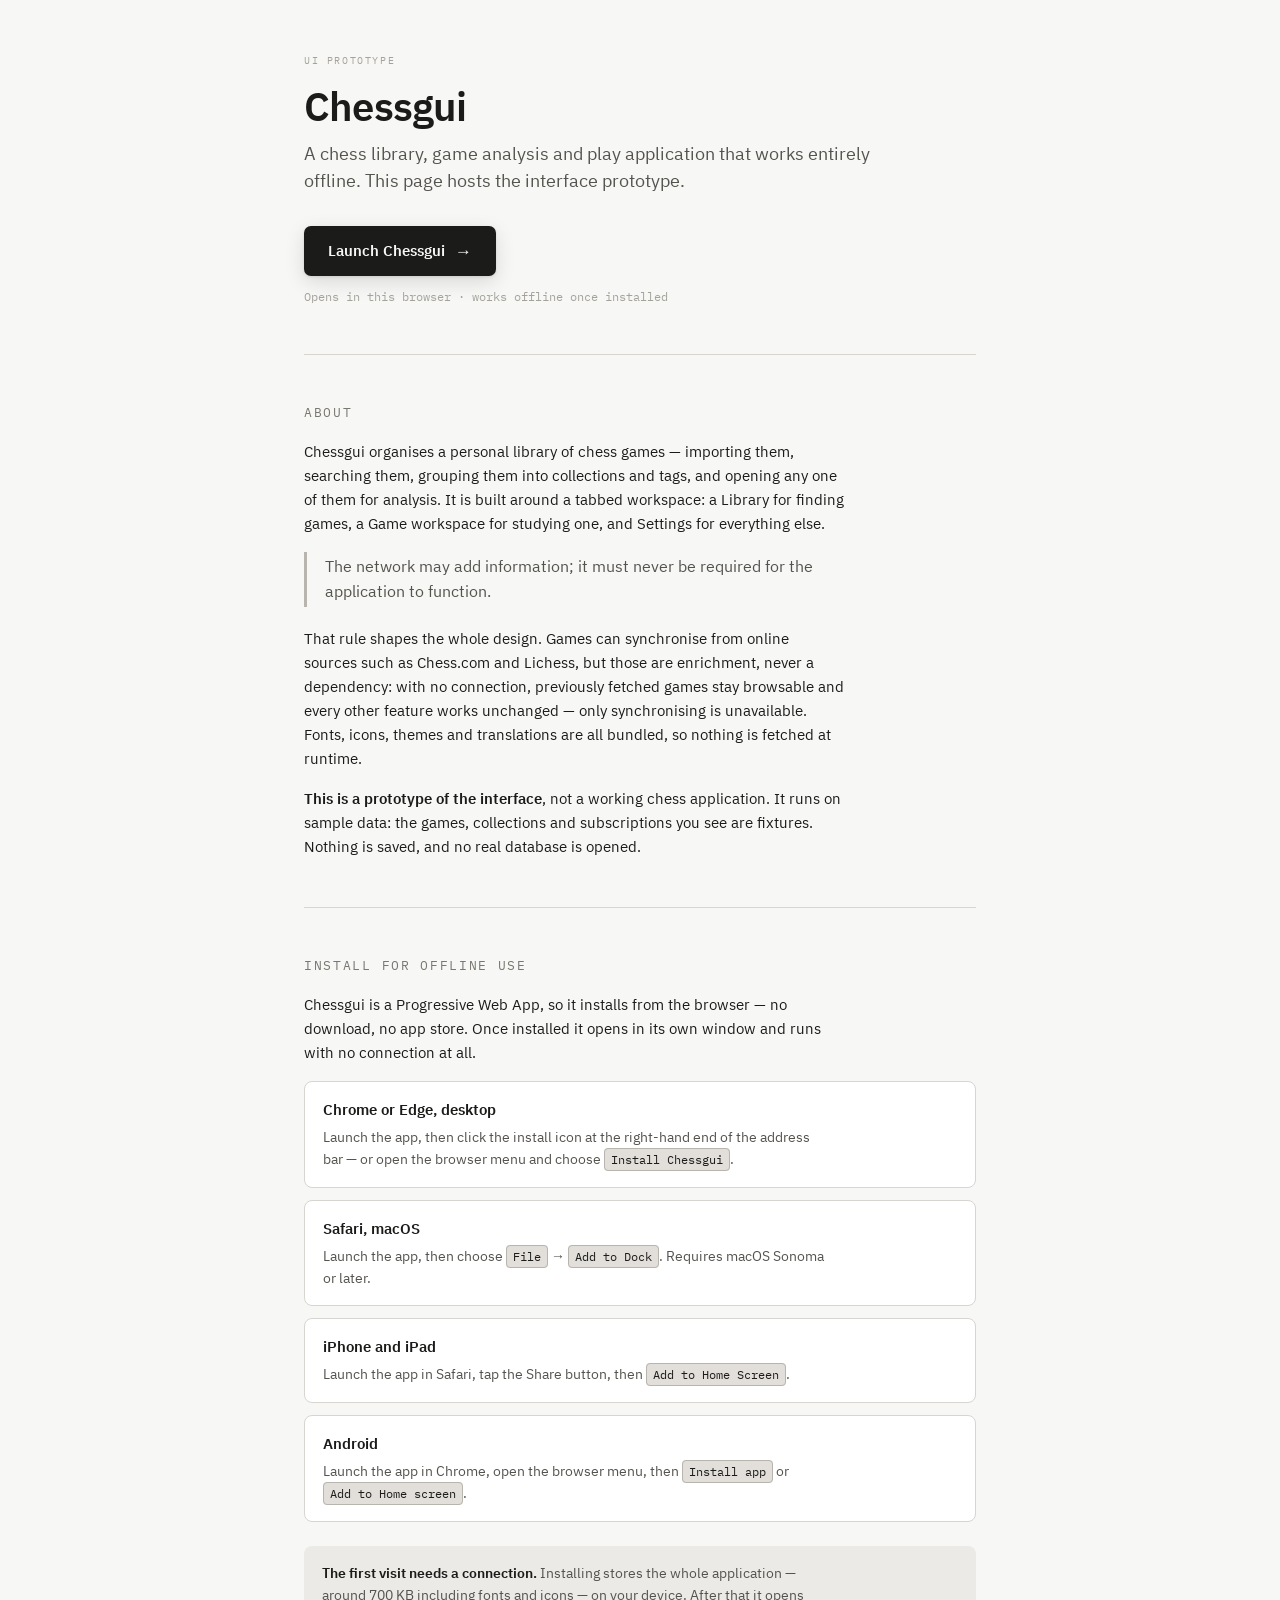
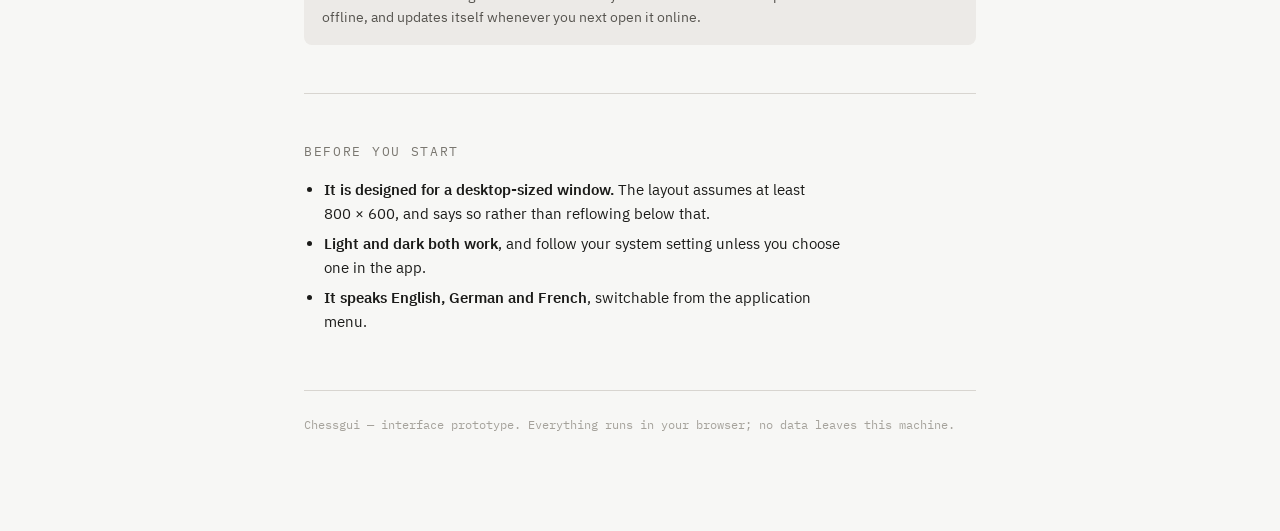
==== commit aa9d1eec: "Add files via upload" ====
--- a/index.html
+++ b/index.html
@@ -1,72 +1,313 @@
 <!doctype html>
 <html lang="en">
 <head>
-  <meta charset="utf-8" />
-  <meta name="viewport" content="width=device-width, initial-scale=1" />
-  <link rel="icon" href="./icon-192.png" />
-  <link rel="preload" as="font" type="font/woff2" crossorigin
-        href="./fonts/ibm-plex-sans-latin-400-normal.woff2" />
-  <link rel="preload" as="font" type="font/woff2" crossorigin
-        href="./fonts/ibm-plex-mono-latin-400-normal.woff2" />
-  <link rel="manifest" href="./manifest.webmanifest" />
-  <meta name="theme-color" content="#f7f7f5" />
-  <meta name="description" content="Chessgui — offline-first chess library and analysis." />
-  <title>Chessgui</title>
-  <script>
-    // Apply persisted theme before first paint to avoid a flash.
-    try {
-      var t = localStorage.getItem('chessgui.theme');
-      if (t !== 'light' && t !== 'dark') {
-        t = matchMedia('(prefers-color-scheme: dark)').matches ? 'dark' : 'light';
-      }
-      document.documentElement.setAttribute('data-theme', t);
-      var l = localStorage.getItem('chessgui.locale');
-      if (l) document.documentElement.lang = l;
-    } catch (e) {}
-  </script>
-  <link href="./_app/immutable/entry/start.DU9sF9TZ.js" rel="modulepreload">
-		<link href="./_app/immutable/chunks/CaGvRfpH.js" rel="modulepreload">
-		<link href="./_app/immutable/chunks/DKSsdILt.js" rel="modulepreload">
-		<link href="./_app/immutable/chunks/Bx675rGw.js" rel="modulepreload">
-		<link href="./_app/immutable/entry/app.BZpSvRDl.js" rel="modulepreload">
-		<link href="./_app/immutable/chunks/xihTtKlq.js" rel="modulepreload">
-		<link href="./_app/immutable/nodes/0.DmTmjQvL.js" rel="modulepreload">
-		<link href="./_app/immutable/chunks/Cp4pf4yf.js" rel="modulepreload">
-		<link href="./_app/immutable/nodes/2.CVRUiWv1.js" rel="modulepreload">
-		
-		<link href="./_app/immutable/assets/0.qobFkzCP.css" rel="stylesheet">
-		<link href="./_app/immutable/assets/2.DW6QWpGF.css" rel="stylesheet">
+<meta charset="utf-8" />
+<meta name="viewport" content="width=device-width, initial-scale=1" />
+<title>Chessgui — offline-first chess library and analysis</title>
+<meta name="description" content="Chessgui is a cross-platform chess library, game analysis and play application that works fully offline. This is the UI prototype." />
+<link rel="icon" href="./app/favicon.ico" sizes="16x16 32x32 48x48" />
+<link rel="icon" type="image/png" sizes="192x192" href="./app/icon-192.png" />
+<link rel="apple-touch-icon" sizes="180x180" href="./app/apple-touch-icon.png" />
+<meta name="theme-color" content="#f7f7f5" />
+<script>
+  // Match the app: honour a stored choice, else follow the system. Applied
+  // before first paint so the page does not flash the wrong theme.
+  try {
+    var t = localStorage.getItem('chessgui.theme');
+    if (t !== 'light' && t !== 'dark') {
+      t = matchMedia('(prefers-color-scheme: dark)').matches ? 'dark' : 'light';
+    }
+    document.documentElement.setAttribute('data-theme', t);
+  } catch (e) {}
+</script>
+<style>
+  /*
+    The app's own tokens (src/lib/styles/app.css). Duplicated rather than
+    imported: this page must stand alone at the site root, outside the app's
+    bundle and outside its service worker's scope. Keep the values in step.
+  */
+  :root {
+    --paper: #f7f7f5;  --surface: #ffffff; --chrome: #eceae7; --chrome-2: #e2dfdb;
+    --ink: #1b1b19;    --ink-2: #55534e;   --muted: #7a7770;  --faint: #a5a29b;
+    --rule: #d8d5d0;   --rule-strong: #b8b4ae; --focus: #2f6f9e;
+    --shadow: 0 6px 20px rgba(0,0,0,.12), 0 1px 3px rgba(0,0,0,.10);
+    --mono: 'IBM Plex Mono', ui-monospace, SFMono-Regular, Menlo, Consolas, monospace;
+    --sans: 'IBM Plex Sans', -apple-system, BlinkMacSystemFont, "Segoe UI", Helvetica, Arial, sans-serif;
+  }
+  :root[data-theme="dark"] {
+    --paper: #171716;  --surface: #201f1d; --chrome: #262523; --chrome-2: #2f2e2b;
+    --ink: #ecebe6;    --ink-2: #b9b6ae;   --muted: #918d85;  --faint: #6d6a63;
+    --rule: #35342f;   --rule-strong: #4d4b45; --focus: #6ea8d8;
+    --shadow: 0 6px 20px rgba(0,0,0,.5), 0 1px 3px rgba(0,0,0,.4);
+  }
+
+  /*
+    The app's bundled faces, borrowed from its folder. Self-hosted, so this
+    page fetches nothing at runtime either (§1.1). `swap`, not the app's
+    `block`: no measurement here depends on the mono advance width, so a
+    readable fallback beats a blank page.
+  */
+  @font-face {
+    font-family: 'IBM Plex Sans'; font-style: normal; font-weight: 400; font-display: swap;
+    src: url('./app/fonts/ibm-plex-sans-latin-400-normal.woff2') format('woff2');
+  }
+  @font-face {
+    font-family: 'IBM Plex Sans'; font-style: normal; font-weight: 600; font-display: swap;
+    src: url('./app/fonts/ibm-plex-sans-latin-600-normal.woff2') format('woff2');
+  }
+  @font-face {
+    font-family: 'IBM Plex Mono'; font-style: normal; font-weight: 400; font-display: swap;
+    src: url('./app/fonts/ibm-plex-mono-latin-400-normal.woff2') format('woff2');
+  }
+
+  * { box-sizing: border-box; }
+  html { -webkit-text-size-adjust: 100%; }
+  body {
+    margin: 0;
+    background: var(--paper);
+    color: var(--ink);
+    font: 15px/1.6 var(--sans);
+  }
+  .wrap { max-width: 720px; margin: 0 auto; padding: 56px 24px 96px; }
+
+  /* ---------------------------------------------------------------- head */
+
+  .eyebrow {
+    font: 10px/1 var(--mono);
+    letter-spacing: .16em;
+    text-transform: uppercase;
+    color: var(--faint);
+    margin: 0 0 18px;
+  }
+  h1 {
+    font-size: 40px;
+    line-height: 1.1;
+    letter-spacing: -.02em;
+    margin: 0 0 12px;
+  }
+  .lede {
+    font-size: 18px;
+    line-height: 1.5;
+    color: var(--ink-2);
+    margin: 0 0 32px;
+    max-width: 34em;
+  }
+
+  /* The call to action, above everything it describes. */
+  .cta {
+    display: inline-flex;
+    align-items: center;
+    gap: 10px;
+    padding: 13px 24px;
+    background: var(--ink);
+    color: var(--paper);
+    border-radius: 7px;
+    font-size: 15px;
+    font-weight: 600;
+    text-decoration: none;
+    box-shadow: var(--shadow);
+  }
+  .cta:hover { opacity: .88; }
+  .cta:focus-visible { outline: 2px solid var(--focus); outline-offset: 3px; }
+  .cta .arw { font-size: 17px; line-height: 1; }
+  .cta-note {
+    font: 12px/1.5 var(--mono);
+    color: var(--faint);
+    margin: 12px 0 0;
+  }
+
+  hr {
+    border: 0;
+    border-top: 1px solid var(--rule);
+    margin: 48px 0;
+  }
+
+  /* ---------------------------------------------------------------- body */
+
+  h2 {
+    font-size: 13px;
+    font-family: var(--mono);
+    font-weight: 400;
+    letter-spacing: .13em;
+    text-transform: uppercase;
+    color: var(--muted);
+    margin: 0 0 16px;
+  }
+  h3 { font-size: 15px; margin: 0 0 4px; }
+  p  { margin: 0 0 16px; max-width: 36em; }
+  p:last-child { margin-bottom: 0; }
+
+  .rule-quote {
+    border-left: 3px solid var(--rule-strong);
+    padding: 2px 0 2px 18px;
+    margin: 0 0 20px;
+    color: var(--ink-2);
+    font-size: 16px;
+  }
+
+  ul { margin: 0 0 16px; padding-left: 20px; max-width: 36em; }
+  li { margin-bottom: 6px; }
+
+  /* Install steps: one card per platform. */
+  .steps { display: grid; gap: 12px; margin: 0 0 24px; }
+  .step {
+    background: var(--surface);
+    border: 1px solid var(--rule);
+    border-radius: 8px;
+    padding: 16px 18px;
+  }
+  .step p { margin: 0; color: var(--ink-2); font-size: 14px; }
+  kbd {
+    font: 12px/1 var(--mono);
+    background: var(--chrome-2);
+    border: 1px solid var(--rule-strong);
+    border-radius: 4px;
+    padding: 3px 6px;
+    color: var(--ink);
+    white-space: nowrap;
+  }
+
+  .note {
+    background: var(--chrome);
+    border-radius: 8px;
+    padding: 16px 18px;
+    font-size: 14px;
+    color: var(--ink-2);
+  }
+  .note strong { color: var(--ink); }
+
+  footer {
+    margin-top: 56px;
+    padding-top: 24px;
+    border-top: 1px solid var(--rule);
+    font: 12px/1.6 var(--mono);
+    color: var(--faint);
+  }
+
+  @media (max-width: 560px) {
+    .wrap { padding: 36px 18px 64px; }
+    h1 { font-size: 30px; }
+    .lede { font-size: 16px; }
+  }
+</style>
 </head>
-<body data-sveltekit-preload-data="hover">
-  <div style="display:contents">
-			<script>
-				{
-					__sveltekit_9o4s9c = {
-						base: new URL(".", location).pathname.slice(0, -1)
-					};
-
-					const element = document.currentScript.parentElement;
-
-					Promise.all([
-						import("./_app/immutable/entry/start.DU9sF9TZ.js"),
-						import("./_app/immutable/entry/app.BZpSvRDl.js")
-					]).then(([kit, app]) => {
-						kit.start(app, element);
-					});
-
-					if ('serviceWorker' in navigator) {
-						const script_url = './service-worker.js';
-						const policy = globalThis?.window?.trustedTypes?.createPolicy(
-							'sveltekit-trusted-url',
-							{ createScriptURL(url) { return url; } }
-						);
-						const sanitised = policy?.createScriptURL(script_url) ?? script_url;
-						addEventListener('load', function () {
-							navigator.serviceWorker.register(sanitised);
-						});
-					}
-				}
-			</script>
-		</div>
+<body>
+<div class="wrap">
+
+  <p class="eyebrow">UI Prototype</p>
+  <h1>Chessgui</h1>
+  <p class="lede">
+    A chess library, game analysis and play application that works entirely
+    offline. This page hosts the interface prototype.
+  </p>
+
+  <!-- Call to action, first thing after the description. -->
+  <a class="cta" href="./app/">Launch Chessgui <span class="arw" aria-hidden="true">&rarr;</span></a>
+  <p class="cta-note">Opens in this browser · works offline once installed</p>
+
+  <hr />
+
+  <h2>About</h2>
+  <p>
+    Chessgui organises a personal library of chess games — importing them,
+    searching them, grouping them into collections and tags, and opening any
+    one of them for analysis. It is built around a tabbed workspace: a Library
+    for finding games, a Game workspace for studying one, and Settings for
+    everything else.
+  </p>
+  <p class="rule-quote">
+    The network may add information; it must never be required for the
+    application to function.
+  </p>
+  <p>
+    That rule shapes the whole design. Games can synchronise from online
+    sources such as Chess.com and Lichess, but those are enrichment, never a
+    dependency: with no connection, previously fetched games stay browsable and
+    every other feature works unchanged — only synchronising is unavailable.
+    Fonts, icons, themes and translations are all bundled, so nothing is
+    fetched at runtime.
+  </p>
+  <p>
+    <strong>This is a prototype of the interface</strong>, not a working chess
+    application. It runs on sample data: the games, collections and
+    subscriptions you see are fixtures. Nothing is saved, and no real database
+    is opened.
+  </p>
+
+  <hr />
+
+  <h2>Install for offline use</h2>
+  <p>
+    Chessgui is a Progressive Web App, so it installs from the browser — no
+    download, no app store. Once installed it opens in its own window and runs
+    with no connection at all.
+  </p>
+
+  <div class="steps">
+    <div class="step">
+      <h3>Chrome or Edge, desktop</h3>
+      <p>
+        Launch the app, then click the install icon at the right-hand end of
+        the address bar — or open the browser menu and choose
+        <kbd>Install Chessgui</kbd>.
+      </p>
+    </div>
+    <div class="step">
+      <h3>Safari, macOS</h3>
+      <p>
+        Launch the app, then choose <kbd>File</kbd> &rarr;
+        <kbd>Add to Dock</kbd>. Requires macOS Sonoma or later.
+      </p>
+    </div>
+    <div class="step">
+      <h3>iPhone and iPad</h3>
+      <p>
+        Launch the app in Safari, tap the Share button, then
+        <kbd>Add to Home Screen</kbd>.
+      </p>
+    </div>
+    <div class="step">
+      <h3>Android</h3>
+      <p>
+        Launch the app in Chrome, open the browser menu, then
+        <kbd>Install app</kbd> or <kbd>Add to Home screen</kbd>.
+      </p>
+    </div>
+  </div>
+
+  <div class="note">
+    <p>
+      <strong>The first visit needs a connection.</strong> Installing stores
+      the whole application — around 700&nbsp;KB including fonts and icons — on
+      your device. After that it opens offline, and updates itself whenever you
+      next open it online.
+    </p>
+  </div>
+
+  <hr />
+
+  <h2>Before you start</h2>
+  <ul>
+    <li>
+      <strong>It is designed for a desktop-sized window.</strong> The layout
+      assumes at least 800&nbsp;&times;&nbsp;600, and says so rather than
+      reflowing below that.
+    </li>
+    <li>
+      <strong>Light and dark both work</strong>, and follow your system setting
+      unless you choose one in the app.
+    </li>
+    <li>
+      <strong>It speaks English, German and French</strong>, switchable from
+      the application menu.
+    </li>
+  </ul>
+
+  <footer>
+    Chessgui — interface prototype. Everything runs in your browser; no data
+    leaves this machine.
+  </footer>
+
+</div>
 </body>
 </html>
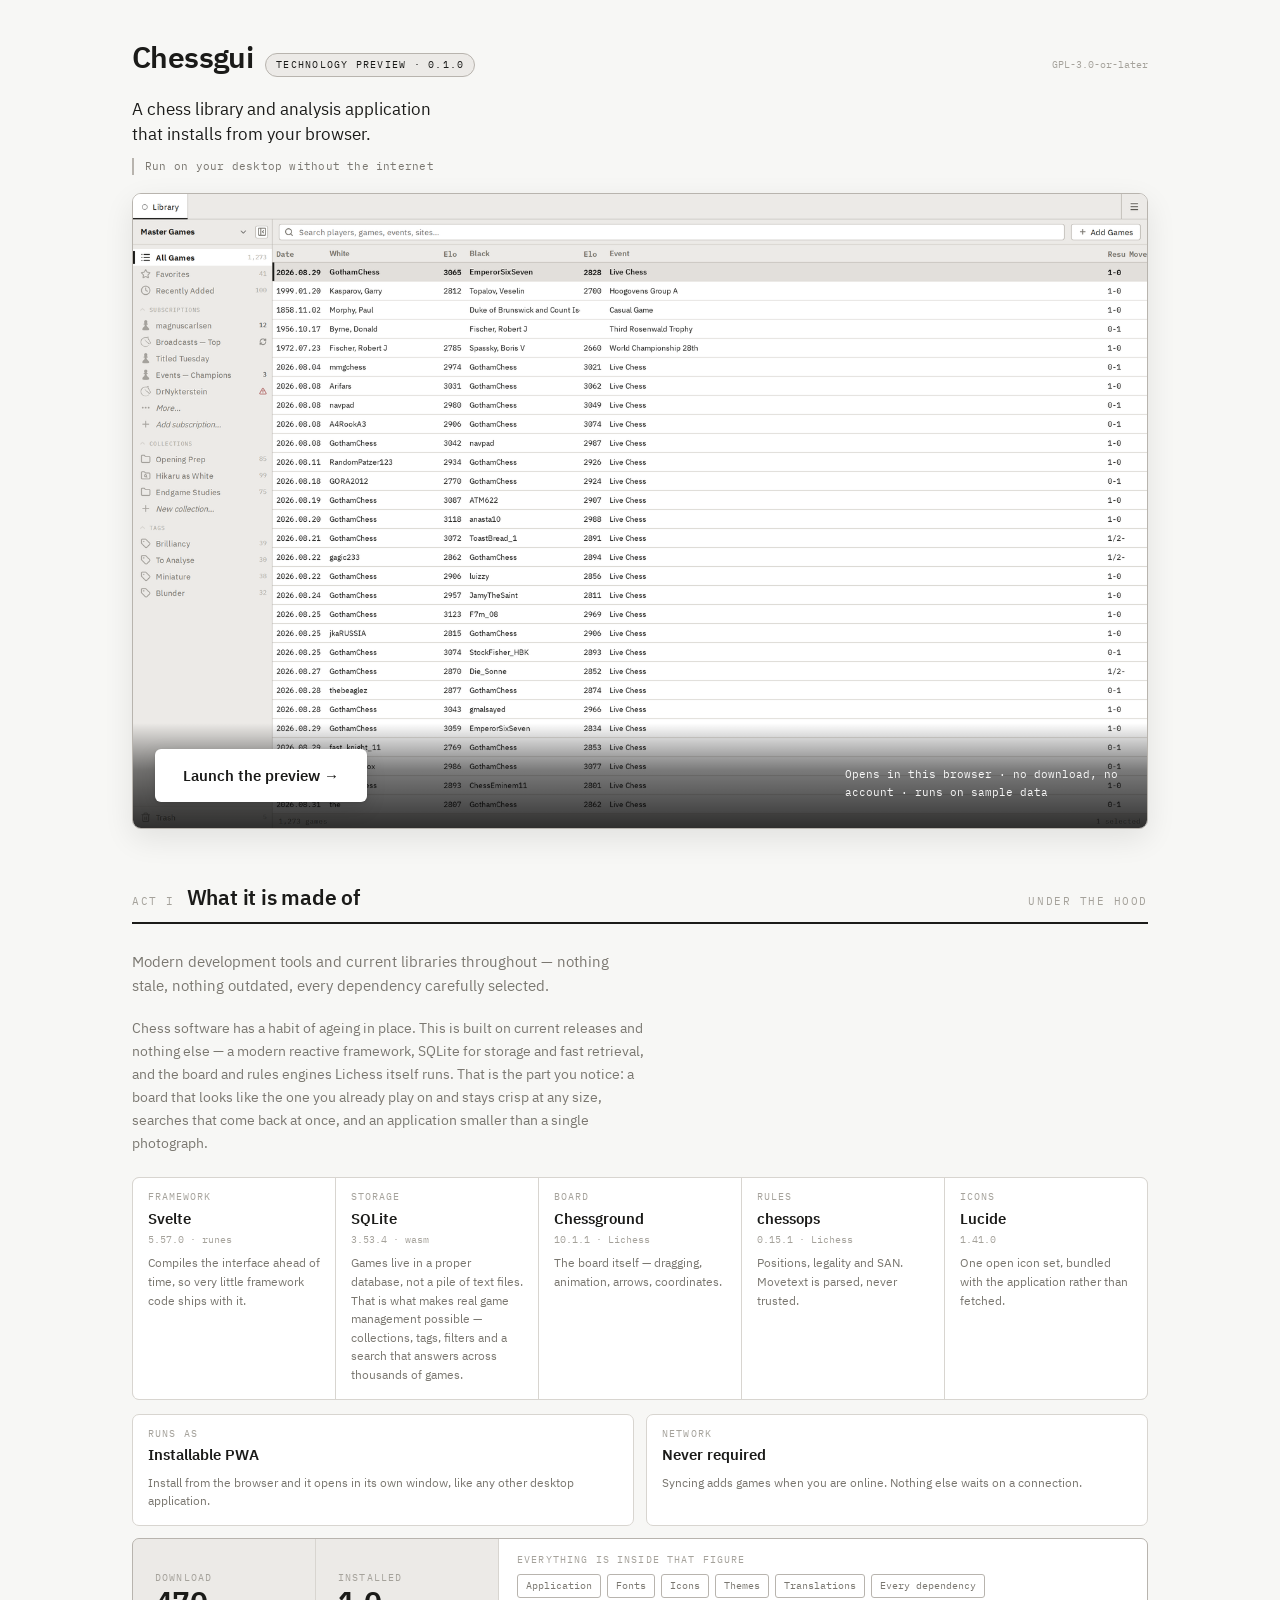
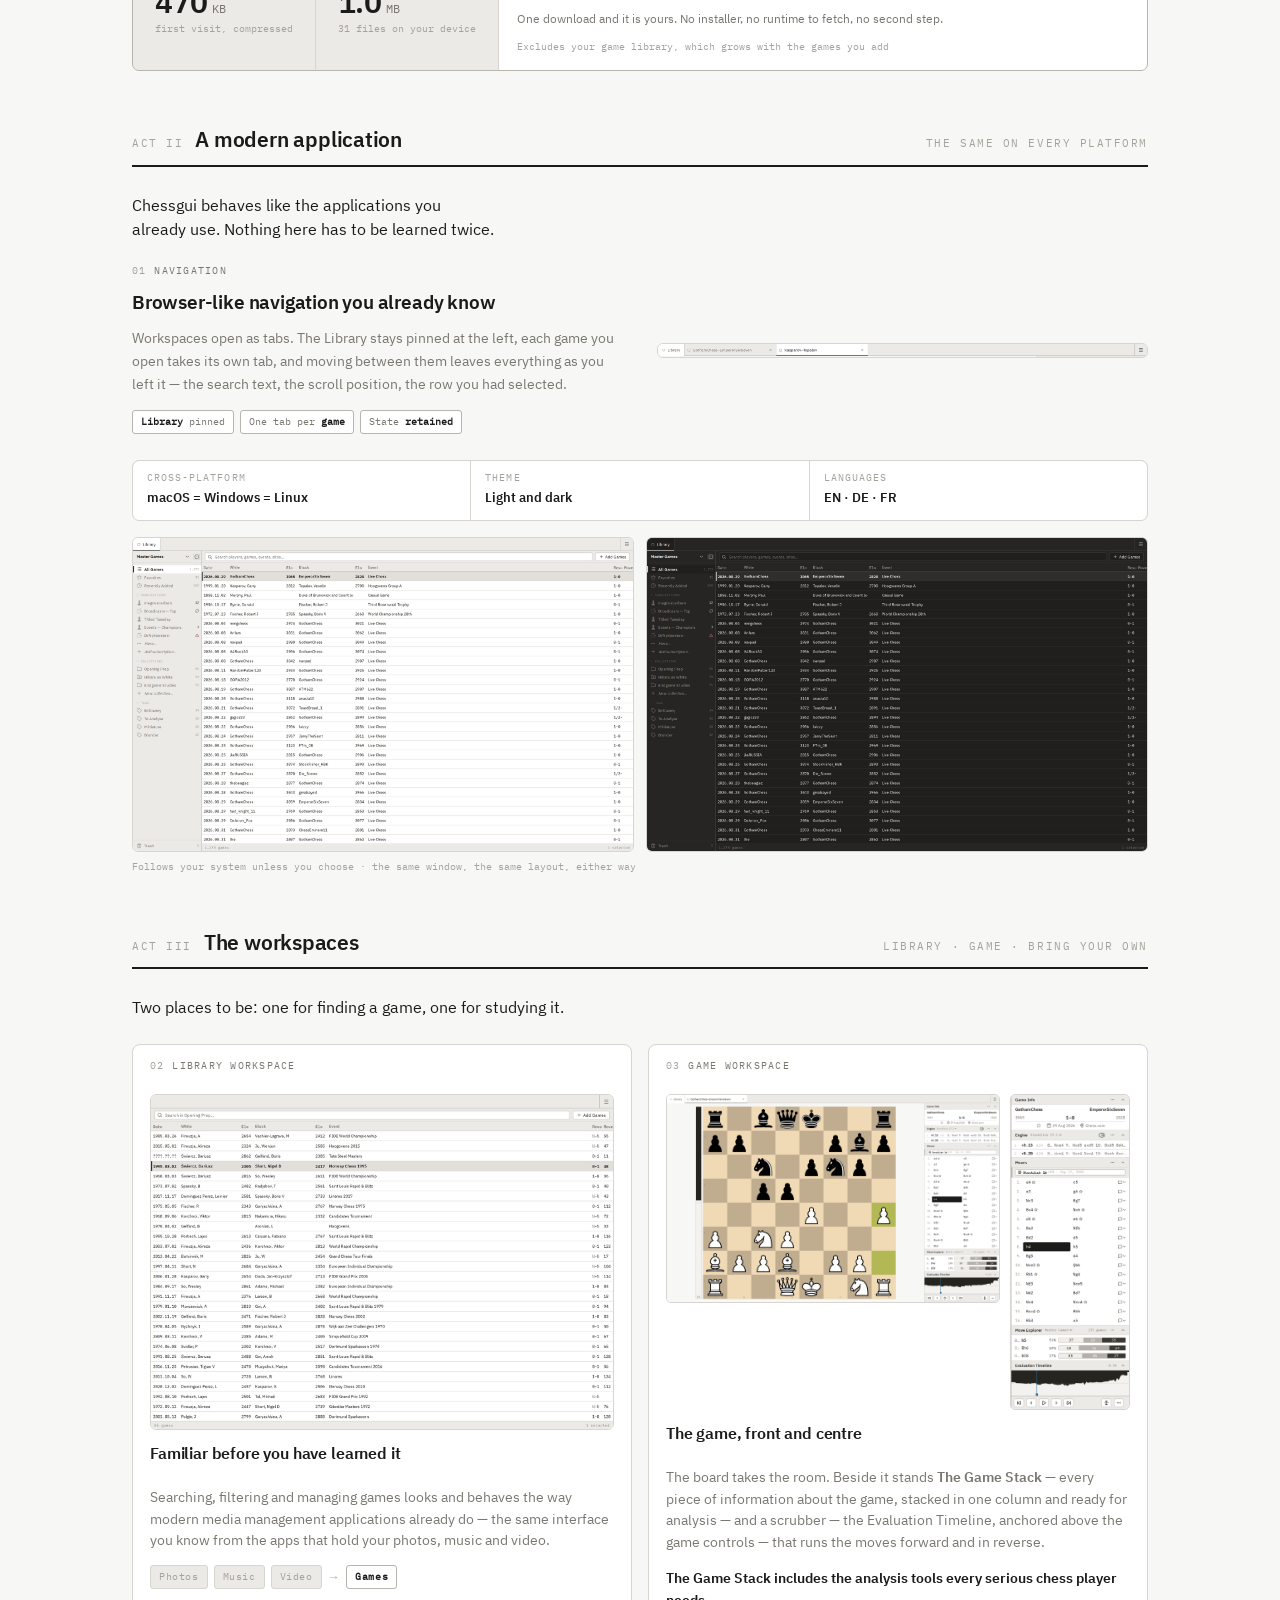
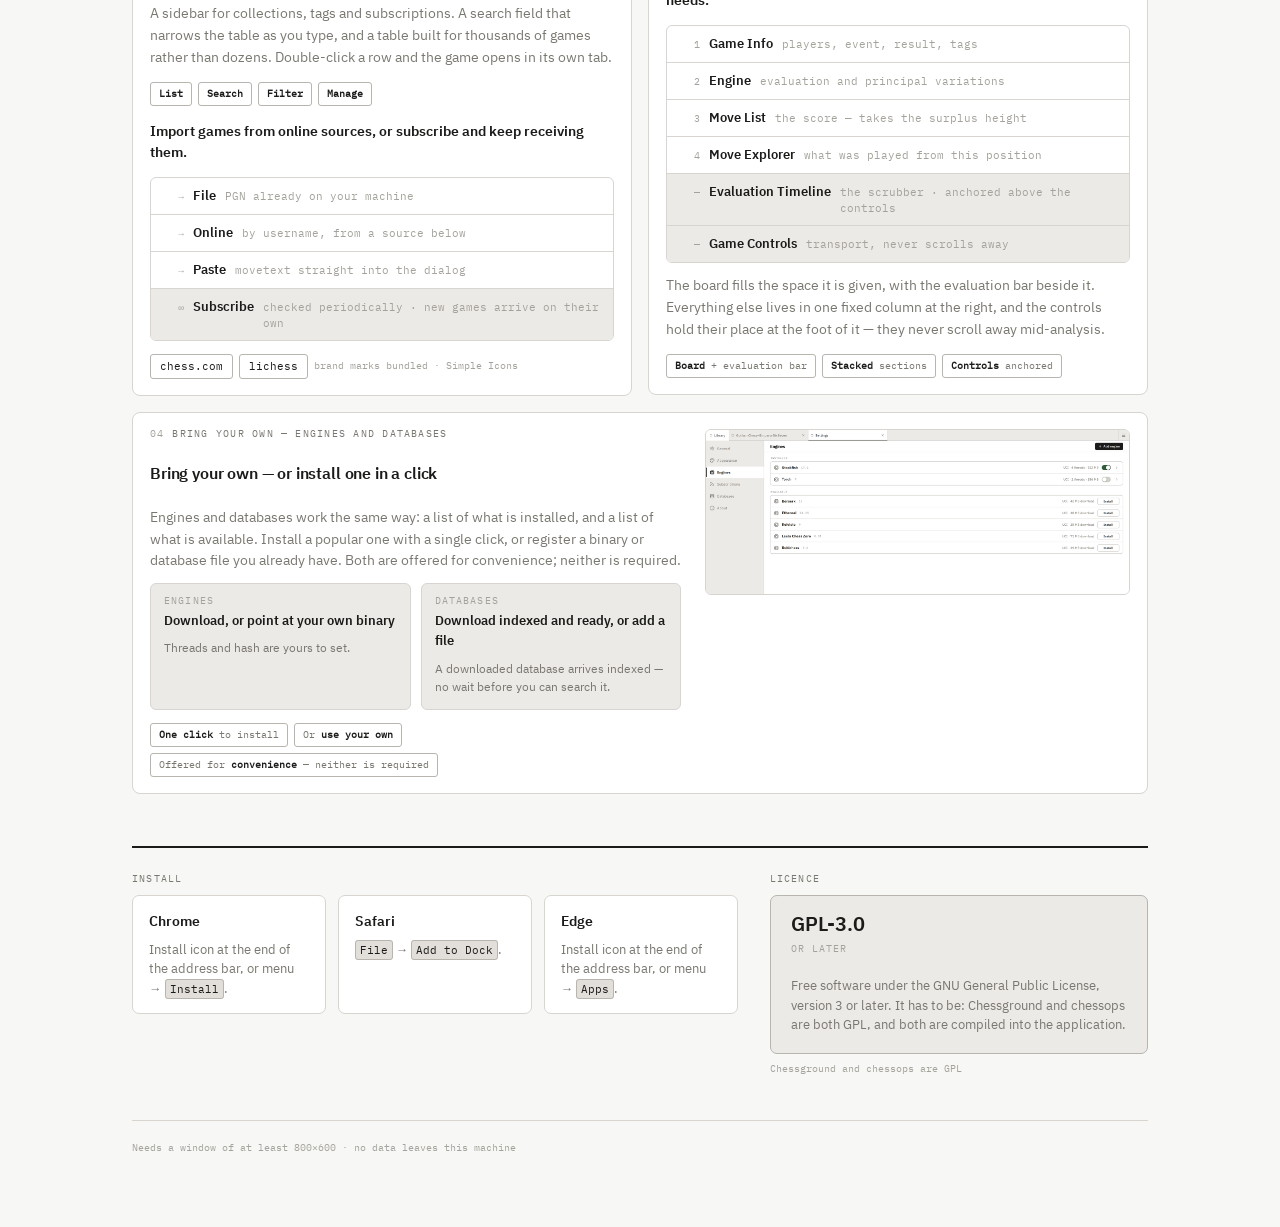
==== commit 110c827f: "Deploy: project page rebuilt with captures of the preview" ====
--- a/index.html
+++ b/index.html
@@ -3,8 +3,8 @@
 <head>
 <meta charset="utf-8" />
 <meta name="viewport" content="width=device-width, initial-scale=1" />
-<title>Chessgui — offline-first chess library and analysis</title>
-<meta name="description" content="Chessgui is a cross-platform chess library, game analysis and play application that works fully offline. This is the UI prototype." />
+<title>Chessgui — a chess library and analysis application</title>
+<meta name="description" content="Chessgui is a chess library and analysis application that installs from your browser and runs on your desktop without the internet. This is the technology preview." />
 <link rel="icon" href="./app/favicon.ico" sizes="16x16 32x32 48x48" />
 <link rel="icon" type="image/png" sizes="192x192" href="./app/icon-192.png" />
 <link rel="apple-touch-icon" sizes="180x180" href="./app/apple-touch-icon.png" />
@@ -22,292 +22,423 @@
 </script>
 <style>
   /*
-    The app's own tokens (src/lib/styles/app.css). Duplicated rather than
-    imported: this page must stand alone at the site root, outside the app's
-    bundle and outside its service worker's scope. Keep the values in step.
+    The app's tokens (src/lib/styles/app.css). Duplicated rather than imported:
+    this page stands alone at the site root, outside the app's bundle and outside
+    its service worker's scope. Keep the values in step.
   */
   :root {
-    --paper: #f7f7f5;  --surface: #ffffff; --chrome: #eceae7; --chrome-2: #e2dfdb;
-    --ink: #1b1b19;    --ink-2: #55534e;   --muted: #7a7770;  --faint: #a5a29b;
-    --rule: #d8d5d0;   --rule-strong: #b8b4ae; --focus: #2f6f9e;
+    --paper:#f7f7f5;  --surface:#ffffff; --chrome:#eceae7; --chrome-2:#e2dfdb;
+    --ink:#1b1b19;    --ink-2:#55534e;   --muted:#7a7770;  --faint:#a5a29b;
+    --rule:#d8d5d0;   --rule-strong:#b8b4ae; --focus:#2f6f9e;
     --shadow: 0 6px 20px rgba(0,0,0,.12), 0 1px 3px rgba(0,0,0,.10);
     --mono: 'IBM Plex Mono', ui-monospace, SFMono-Regular, Menlo, Consolas, monospace;
     --sans: 'IBM Plex Sans', -apple-system, BlinkMacSystemFont, "Segoe UI", Helvetica, Arial, sans-serif;
+
+    /* page-local names, resolved from the tokens above at use */
+    --fill-0: var(--surface); --fill-1: var(--chrome);
+    --fill-2: var(--chrome-2); --fill-3: var(--rule);
   }
   :root[data-theme="dark"] {
-    --paper: #171716;  --surface: #201f1d; --chrome: #262523; --chrome-2: #2f2e2b;
-    --ink: #ecebe6;    --ink-2: #b9b6ae;   --muted: #918d85;  --faint: #6d6a63;
-    --rule: #35342f;   --rule-strong: #4d4b45; --focus: #6ea8d8;
+    --paper:#171716;  --surface:#201f1d; --chrome:#262523; --chrome-2:#2f2e2b;
+    --ink:#ecebe6;    --ink-2:#b9b6ae;   --muted:#918d85;  --faint:#6d6a63;
+    --rule:#35342f;   --rule-strong:#4d4b45; --focus:#6ea8d8;
     --shadow: 0 6px 20px rgba(0,0,0,.5), 0 1px 3px rgba(0,0,0,.4);
   }
 
-  /*
-    The app's bundled faces, borrowed from its folder. Self-hosted, so this
-    page fetches nothing at runtime either (§1.1). `swap`, not the app's
-    `block`: no measurement here depends on the mono advance width, so a
-    readable fallback beats a blank page.
-  */
-  @font-face {
-    font-family: 'IBM Plex Sans'; font-style: normal; font-weight: 400; font-display: swap;
-    src: url('./app/fonts/ibm-plex-sans-latin-400-normal.woff2') format('woff2');
-  }
-  @font-face {
-    font-family: 'IBM Plex Sans'; font-style: normal; font-weight: 600; font-display: swap;
-    src: url('./app/fonts/ibm-plex-sans-latin-600-normal.woff2') format('woff2');
-  }
-  @font-face {
-    font-family: 'IBM Plex Mono'; font-style: normal; font-weight: 400; font-display: swap;
-    src: url('./app/fonts/ibm-plex-mono-latin-400-normal.woff2') format('woff2');
-  }
+  /* The app's bundled faces, borrowed from its folder — nothing is fetched at runtime. */
+  @font-face { font-family:'IBM Plex Sans'; font-style:normal; font-weight:400; font-display:swap;
+    src:url('./app/fonts/ibm-plex-sans-latin-400-normal.woff2') format('woff2'); }
+  @font-face { font-family:'IBM Plex Sans'; font-style:normal; font-weight:600; font-display:swap;
+    src:url('./app/fonts/ibm-plex-sans-latin-600-normal.woff2') format('woff2'); }
+  @font-face { font-family:'IBM Plex Mono'; font-style:normal; font-weight:400; font-display:swap;
+    src:url('./app/fonts/ibm-plex-mono-latin-400-normal.woff2') format('woff2'); }
 
   * { box-sizing: border-box; }
   html { -webkit-text-size-adjust: 100%; }
-  body {
-    margin: 0;
-    background: var(--paper);
-    color: var(--ink);
-    font: 15px/1.6 var(--sans);
-  }
-  .wrap { max-width: 720px; margin: 0 auto; padding: 56px 24px 96px; }
-
-  /* ---------------------------------------------------------------- head */
-
-  .eyebrow {
-    font: 10px/1 var(--mono);
-    letter-spacing: .16em;
-    text-transform: uppercase;
-    color: var(--faint);
-    margin: 0 0 18px;
-  }
-  h1 {
-    font-size: 40px;
-    line-height: 1.1;
-    letter-spacing: -.02em;
-    margin: 0 0 12px;
-  }
-  .lede {
-    font-size: 18px;
-    line-height: 1.5;
-    color: var(--ink-2);
-    margin: 0 0 32px;
-    max-width: 34em;
-  }
-
-  /* The call to action, above everything it describes. */
-  .cta {
-    display: inline-flex;
-    align-items: center;
-    gap: 10px;
-    padding: 13px 24px;
-    background: var(--ink);
-    color: var(--paper);
-    border-radius: 7px;
-    font-size: 15px;
-    font-weight: 600;
-    text-decoration: none;
-    box-shadow: var(--shadow);
-  }
-  .cta:hover { opacity: .88; }
-  .cta:focus-visible { outline: 2px solid var(--focus); outline-offset: 3px; }
-  .cta .arw { font-size: 17px; line-height: 1; }
-  .cta-note {
-    font: 12px/1.5 var(--mono);
-    color: var(--faint);
-    margin: 12px 0 0;
-  }
-
-  hr {
-    border: 0;
-    border-top: 1px solid var(--rule);
-    margin: 48px 0;
-  }
-
-  /* ---------------------------------------------------------------- body */
-
-  h2 {
-    font-size: 13px;
-    font-family: var(--mono);
-    font-weight: 400;
-    letter-spacing: .13em;
-    text-transform: uppercase;
-    color: var(--muted);
-    margin: 0 0 16px;
-  }
-  h3 { font-size: 15px; margin: 0 0 4px; }
-  p  { margin: 0 0 16px; max-width: 36em; }
-  p:last-child { margin-bottom: 0; }
-
-  .rule-quote {
-    border-left: 3px solid var(--rule-strong);
-    padding: 2px 0 2px 18px;
-    margin: 0 0 20px;
-    color: var(--ink-2);
-    font-size: 16px;
-  }
-
-  ul { margin: 0 0 16px; padding-left: 20px; max-width: 36em; }
-  li { margin-bottom: 6px; }
-
-  /* Install steps: one card per platform. */
-  .steps { display: grid; gap: 12px; margin: 0 0 24px; }
-  .step {
-    background: var(--surface);
-    border: 1px solid var(--rule);
-    border-radius: 8px;
-    padding: 16px 18px;
-  }
-  .step p { margin: 0; color: var(--ink-2); font-size: 14px; }
-  kbd {
-    font: 12px/1 var(--mono);
-    background: var(--chrome-2);
-    border: 1px solid var(--rule-strong);
-    border-radius: 4px;
-    padding: 3px 6px;
-    color: var(--ink);
-    white-space: nowrap;
-  }
-
-  .note {
-    background: var(--chrome);
-    border-radius: 8px;
-    padding: 16px 18px;
-    font-size: 14px;
-    color: var(--ink-2);
-  }
-  .note strong { color: var(--ink); }
-
-  footer {
-    margin-top: 56px;
-    padding-top: 24px;
-    border-top: 1px solid var(--rule);
-    font: 12px/1.6 var(--mono);
-    color: var(--faint);
-  }
-
-  @media (max-width: 560px) {
-    .wrap { padding: 36px 18px 64px; }
-    h1 { font-size: 30px; }
-    .lede { font-size: 16px; }
-  }
+  body { margin:0; background:var(--paper); color:var(--ink); font:15px/1.6 var(--sans); }
+  a:focus-visible, button:focus-visible { outline:2px solid var(--focus); outline-offset:3px; }
+  .cta { box-shadow: var(--shadow); }
+  .para, .wslede { color: var(--ink-2); }
+*{box-sizing:border-box}
+ body{margin:0;background:var(--paper);color:var(--ink);font:14px/1.55 var(--sans)}
+
+ .page{max-width:1060px;margin:0 auto;padding:0 22px 70px}
+ .lbl{font:9.5px/1 var(--mono);letter-spacing:.13em;text-transform:uppercase;color:var(--muted);margin:0 0 12px;
+  display:flex;align-items:center;gap:8px}
+ .lbl .n{color:var(--faint)}
+ h2{font-size:19px;margin:0 0 10px;letter-spacing:-.01em}
+ .cap{font:9.5px/1.6 var(--mono);color:var(--faint);margin:7px 0 0}
+
+ /* ---- hero: the screen, with the action laid over it ---- */
+ .hero{padding:34px 0 0}
+ .heroline{display:flex;align-items:baseline;gap:12px;flex-wrap:wrap;margin-bottom:16px}
+ .heroline h1{font-size:30px;letter-spacing:-.02em;margin:0}
+ .badge{font:9.5px/1 var(--mono);letter-spacing:.13em;text-transform:uppercase;color:var(--ink);
+  background:var(--fill-1);border:1px solid var(--rule-strong);border-radius:999px;padding:6px 10px}
+ .heroline .sp{flex:1}
+ .heroline .meta{font:10px/1.5 var(--mono);color:var(--faint)}
+ .shotwrap{position:relative;border:1px solid var(--rule-strong);border-radius:9px;overflow:hidden;
+  background:var(--fill-0);box-shadow:0 10px 30px rgba(0,0,0,.09)}
+ .overlay{position:absolute;left:0;right:0;bottom:0;padding:26px 22px;
+  background:linear-gradient(to top,rgba(0,0,0,.80),rgba(0,0,0,.52) 55%,rgba(0,0,0,0));
+  display:flex;align-items:flex-end;gap:18px;flex-wrap:wrap}
+ .overlay .sp{flex:1}
+ .cta{display:inline-flex;align-items:center;gap:10px;padding:15px 28px;background:#fff;
+  color:#1b1b19;border-radius:6px;font-size:15px;font-weight:600;text-decoration:none}
+ .cta-note{font:10.5px/1.7 var(--mono);color:rgba(255,255,255,.95);margin:0;max-width:40ch}
+
+ /* ---- bands ---- */
+ .band{border-top:1px solid var(--rule);padding:44px 0 0;margin-top:44px}
+ .split{display:grid;grid-template-columns:minmax(0,1fr) minmax(0,1.2fr);gap:34px;align-items:center}
+ .split.flip>.fig{order:-1}
+ .split.narrowfig{grid-template-columns:minmax(0,1.4fr) minmax(0,.8fr)}
+ @media(max-width:800px){.split,.split.narrowfig{grid-template-columns:1fr;gap:20px}.split.flip>.fig{order:0}}
+ .chips{display:flex;flex-wrap:wrap;gap:6px;margin-top:14px}
+ .chip{font:10px/1 var(--mono);border:1px solid var(--rule-strong);border-radius:3px;
+  padding:6px 8px;color:var(--muted);background:var(--fill-0)}
+ .chip b{color:var(--ink);font-weight:600}
+
+ /* ---- shared blocks ---- */
+ .stackrow{display:grid;grid-template-columns:repeat(auto-fit,minmax(150px,1fr));gap:1px;
+  background:var(--rule);border:1px solid var(--rule);border-radius:7px;overflow:hidden}
+ .st{background:var(--fill-0);padding:14px 15px}
+ .st .k{font:9.5px/1 var(--mono);letter-spacing:.11em;text-transform:uppercase;color:var(--faint);margin-bottom:6px}
+ .st .v{font-size:14.5px;font-weight:600;margin-bottom:8px}
+ .install{display:grid;grid-template-columns:repeat(3,minmax(0,1fr));gap:12px}
+ @media(max-width:640px){.install{grid-template-columns:1fr}}
+ .os{border:1px solid var(--rule);border-radius:7px;background:var(--fill-0);padding:15px 16px}
+ .os .n{font-size:14px;font-weight:600;margin-bottom:7px}
+ .os p{margin:0;font-size:12.5px;color:var(--muted)}
+ kbd{font:10.5px/1 var(--mono);background:var(--fill-2);border:1px solid var(--rule-strong);
+  border-radius:3px;padding:2px 4px;color:var(--ink);white-space:nowrap}
+ .licence{border:1px solid var(--rule-strong);border-radius:7px;background:var(--fill-1);padding:18px 20px;
+  display:grid;grid-template-columns:auto minmax(0,1fr);gap:20px;align-items:center}
+ @media(max-width:640px){.licence{grid-template-columns:1fr}}
+ .licence .big{font:600 20px/1 var(--sans);white-space:nowrap}
+ .licence .big span{display:block;font:9.5px/1.6 var(--mono);font-weight:400;color:var(--faint);
+  letter-spacing:.11em;text-transform:uppercase;margin-top:7px}
+ .pair{display:grid;grid-template-columns:1fr 1fr;gap:12px}
+ @media(max-width:700px){.pair{grid-template-columns:1fr}}
+
+ footer{margin-top:44px;padding-top:18px;border-top:1px solid var(--rule);
+  font:10px/1.8 var(--mono);color:var(--faint)}
+ @media(max-width:560px){.heroline h1{font-size:25px}.page{padding:0 16px 50px}}
+
+ /* two acts: a titled movement, not a stack of equal bands */
+ .act{margin-top:52px}
+ .act-hd{display:flex;align-items:baseline;gap:12px;border-bottom:2px solid var(--ink);padding-bottom:9px;margin-bottom:26px}
+ .act-hd .r{font:11px/1 var(--mono);letter-spacing:.14em;text-transform:uppercase;color:var(--faint)}
+ .act-hd h2{font-size:21px;margin:0}
+ .act-hd .sp{flex:1}
+ .wsgrid{display:grid;grid-template-columns:minmax(0,1fr) minmax(0,1fr);gap:16px;align-items:start}
+ @media(max-width:840px){.wsgrid{grid-template-columns:1fr}}
+ .ws{border:1px solid var(--rule);border-radius:8px;background:var(--fill-0);padding:16px 17px;display:grid;gap:11px;align-content:start}
+ .gamecol{display:grid;grid-template-columns:minmax(0,1fr) 120px;gap:10px;align-items:start}
+ @media(max-width:520px){.gamecol{grid-template-columns:1fr}}
+ /* act II — one slab, dividers instead of bands */
+ .slab{border:1px solid var(--rule-strong);border-radius:8px;overflow:hidden;background:var(--fill-0)}
+ .slab-sec{border-top:1px solid var(--rule);padding:20px 20px}
+ .slab-sec:first-child{border-top:0}
+ .slab-sec .lbl{margin-bottom:14px}
+ .slab .stackrow,.slab .install{border-radius:6px}
+
+ /* act I — under the hood. versions are the argument, so they get room. */
+ .kicker{font-size:15px;color:var(--muted);max-width:56ch;margin:0 0 20px}
+ .st .ver{font:10px/1 var(--mono);color:var(--faint);margin-bottom:9px}
+ .st .v{margin-bottom:5px}
+ .st.sm{padding:11px 13px}
+ .st.sm .v{font-size:13px;margin-bottom:3px}
+ .secondary{margin-top:10px}
+ .secondary .hd{font:9.5px/1 var(--mono);letter-spacing:.12em;text-transform:uppercase;color:var(--faint);margin:0 0 8px}
+ .pillrow{display:flex;flex-wrap:wrap;gap:6px}
+ .runs{display:grid;grid-template-columns:repeat(auto-fit,minmax(200px,1fr));gap:12px;margin-top:14px}
+ .runcell{border:1px solid var(--rule);border-radius:7px;background:var(--fill-0);padding:14px 15px}
+ .runcell .k{font:9.5px/1 var(--mono);letter-spacing:.12em;text-transform:uppercase;color:var(--faint);margin-bottom:6px}
+ .runcell .v{font-size:14.5px;font-weight:600;margin-bottom:7px}
+ /* act II — the surface */
+ .xplat{display:grid;grid-template-columns:repeat(auto-fit,minmax(150px,1fr));gap:1px;background:var(--rule);
+  border:1px solid var(--rule);border-radius:7px;overflow:hidden;margin-top:16px}
+ .xp{background:var(--fill-0);padding:12px 14px}
+ .xp .k{font:9.5px/1 var(--mono);letter-spacing:.11em;text-transform:uppercase;color:var(--faint);margin-bottom:5px}
+ .xp .v{font-size:13px;font-weight:600}
+ /* appendix */
+ .appendix{margin-top:52px;border-top:2px solid var(--ink);padding-top:26px;
+  display:grid;grid-template-columns:minmax(0,1.6fr) minmax(0,1fr);gap:32px}
+ @media(max-width:800px){.appendix{grid-template-columns:1fr}}
+ /* size — two figures and what they contain */
+ .sizeblk{display:grid;grid-template-columns:auto auto minmax(0,1fr);gap:1px;background:var(--rule);
+  border:1px solid var(--rule-strong);border-radius:7px;overflow:hidden;margin-top:12px}
+ @media(max-width:760px){.sizeblk{grid-template-columns:1fr 1fr}.sizewhat{grid-column:1/-1}}
+ @media(max-width:460px){.sizeblk{grid-template-columns:1fr}}
+ .sizefig{background:var(--fill-1);padding:16px 22px;display:grid;align-content:center;gap:4px;min-width:150px}
+ .sizefig .k{font:9.5px/1 var(--mono);letter-spacing:.12em;text-transform:uppercase;color:var(--faint)}
+ .sizefig .n{font:600 30px/1 var(--sans);letter-spacing:-.02em}
+ .sizefig .n span{font:400 12px/1 var(--mono);color:var(--muted);margin-left:5px}
+ .sizefig .d{font:10px/1.5 var(--mono);color:var(--faint)}
+ .sizewhat{background:var(--fill-0);padding:16px 18px}
+ .sizewhat .hd{font:9.5px/1 var(--mono);letter-spacing:.12em;text-transform:uppercase;color:var(--faint);margin:0 0 10px}
+ .sizewhat .cap{margin-top:10px}
+ /* library card — the familiarity claim, and the analogy it rests on */
+ .wslede{font-size:13.5px;line-height:1.6;color:var(--muted);margin:0}
+ .analogy{display:flex;flex-wrap:wrap;align-items:center;gap:6px;margin:2px 0 2px}
+ .analogy span{font:10px/1 var(--mono);letter-spacing:.06em;border:1px solid var(--rule);border-radius:3px;
+  padding:6px 8px;color:var(--faint);background:var(--fill-1)}
+ .analogy .arw{border:0;background:transparent;color:var(--rule-strong);padding:0 2px;font-size:13px}
+ .analogy .to{color:var(--ink);font-weight:600;border-color:var(--rule-strong);background:var(--fill-0)}
+ .ws .chips{margin-top:2px}
+ /* the stack, listed in panel order — the list mirrors the column it describes */
+ .claim{font-size:13.5px;line-height:1.6;color:var(--ink);font-weight:600;margin:4px 0 0}
+ .stacklist{border:1px solid var(--rule);border-radius:6px;overflow:hidden;background:var(--fill-0);margin-top:2px}
+ .sl{display:grid;grid-template-columns:22px auto minmax(0,1fr);gap:9px;align-items:baseline;
+  padding:8px 11px;border-top:1px solid var(--rule)}
+ .sl:first-child{border-top:0}
+ .sl .i{font:9.5px/1.4 var(--mono);color:var(--faint);text-align:right}
+ .sl .t{font-size:13px;font-weight:600}
+ .sl .d{font:10.5px/1.5 var(--mono);color:var(--faint)}
+ .sl.anch{background:var(--fill-1)}
+ .sl.anch+.sl.anch{border-top-color:var(--rule)}
+ .sl.anch:first-of-type{}
+ @media(max-width:520px){.sl{grid-template-columns:22px minmax(0,1fr)}.sl .d{grid-column:2}}
+ /* subscription sources — named, per the spec's two */
+ .srcs{display:flex;flex-wrap:wrap;align-items:center;gap:6px;margin-top:2px}
+ .src{font:11px/1 var(--mono);border:1px solid var(--rule-strong);border-radius:3px;padding:6px 9px;
+  color:var(--ink);background:var(--fill-0)}
+ .srcnote{font:9.5px/1.5 var(--mono);color:var(--faint)}
+ /* settings card — full width under the two workspace cards */
+ .ws.wide{grid-column:1/-1;display:grid;grid-template-columns:minmax(0,1.25fr) minmax(0,1fr);
+  gap:24px;margin-top:16px;align-items:start}
+ @media(max-width:840px){.ws.wide{grid-template-columns:1fr}}
+ .ws.wide>div{display:grid;gap:11px;align-content:start}
+ .byo{display:grid;grid-template-columns:1fr 1fr;gap:10px}
+ @media(max-width:560px){.byo{grid-template-columns:1fr}}
+ .byocell{border:1px solid var(--rule);border-radius:6px;background:var(--fill-1);padding:12px 13px}
+ .byocell .k{font:9.5px/1 var(--mono);letter-spacing:.12em;text-transform:uppercase;color:var(--faint);margin-bottom:6px}
+ .byocell .v{font-size:13px;font-weight:600;margin-bottom:8px}
+ /* hero copy — the thesis, then the rule the whole design follows */
+ .hero .lede{font-size:17px;line-height:1.5;color:var(--ink);max-width:52ch;margin:0 0 10px;text-wrap:balance}
+ .hero .rule{font:11px/1.6 var(--mono);letter-spacing:.02em;color:var(--muted);margin:0 0 18px;
+  padding-left:11px;border-left:2px solid var(--rule-strong)}
+ /* drafted copy */
+ .para{font-size:14px;line-height:1.65;color:var(--muted);max-width:64ch;margin:0 0 22px}
+ .cell-p{font-size:12px;line-height:1.55;color:var(--muted);margin:0}
+ .act-lede{font-size:15.5px;line-height:1.6;color:var(--ink);max-width:58ch;margin:0 0 24px;text-wrap:balance}
+ .ws .para{font-size:13.5px}
+ /* real captures */
+ .shot{display:block;width:100%;height:auto;max-width:100%;border-radius:6px;border:1px solid var(--rule)}
+ .shotwrap .shot{border:0;border-radius:0}
+ .gamecol .shot,.gamefigs .shot{border-radius:5px}
 </style>
 </head>
 <body>
-<div class="wrap">
-
-  <p class="eyebrow">UI Prototype</p>
-  <h1>Chessgui</h1>
-  <p class="lede">
-    A chess library, game analysis and play application that works entirely
-    offline. This page hosts the interface prototype.
-  </p>
-
-  <!-- Call to action, first thing after the description. -->
-  <a class="cta" href="./app/">Launch Chessgui <span class="arw" aria-hidden="true">&rarr;</span></a>
-  <p class="cta-note">Opens in this browser · works offline once installed</p>
-
-  <hr />
-
-  <h2>About</h2>
-  <p>
-    Chessgui organises a personal library of chess games — importing them,
-    searching them, grouping them into collections and tags, and opening any
-    one of them for analysis. It is built around a tabbed workspace: a Library
-    for finding games, a Game workspace for studying one, and Settings for
-    everything else.
-  </p>
-  <p class="rule-quote">
-    The network may add information; it must never be required for the
-    application to function.
-  </p>
-  <p>
-    That rule shapes the whole design. Games can synchronise from online
-    sources such as Chess.com and Lichess, but those are enrichment, never a
-    dependency: with no connection, previously fetched games stay browsable and
-    every other feature works unchanged — only synchronising is unavailable.
-    Fonts, icons, themes and translations are all bundled, so nothing is
-    fetched at runtime.
-  </p>
-  <p>
-    <strong>This is a prototype of the interface</strong>, not a working chess
-    application. It runs on sample data: the games, collections and
-    subscriptions you see are fixtures. Nothing is saved, and no real database
-    is opened.
-  </p>
-
-  <hr />
-
-  <h2>Install for offline use</h2>
-  <p>
-    Chessgui is a Progressive Web App, so it installs from the browser — no
-    download, no app store. Once installed it opens in its own window and runs
-    with no connection at all.
-  </p>
-
-  <div class="steps">
-    <div class="step">
-      <h3>Chrome or Edge, desktop</h3>
-      <p>
-        Launch the app, then click the install icon at the right-hand end of
-        the address bar — or open the browser menu and choose
-        <kbd>Install Chessgui</kbd>.
-      </p>
-    </div>
-    <div class="step">
-      <h3>Safari, macOS</h3>
-      <p>
-        Launch the app, then choose <kbd>File</kbd> &rarr;
-        <kbd>Add to Dock</kbd>. Requires macOS Sonoma or later.
-      </p>
-    </div>
-    <div class="step">
-      <h3>iPhone and iPad</h3>
-      <p>
-        Launch the app in Safari, tap the Share button, then
-        <kbd>Add to Home Screen</kbd>.
-      </p>
-    </div>
-    <div class="step">
-      <h3>Android</h3>
-      <p>
-        Launch the app in Chrome, open the browser menu, then
-        <kbd>Install app</kbd> or <kbd>Add to Home screen</kbd>.
-      </p>
+
+
+
+<div class="page">
+
+  <div class="hero">
+    <div class="heroline">
+      <h1>Chessgui</h1>
+      <span class="badge">Technology preview · 0.1.0</span>
+      <span class="sp"></span>
+      <span class="meta">GPL-3.0-or-later</span>
+    </div>
+    <p class="lede">A chess library and analysis application that installs from your browser.</p>
+    <p class="rule">Run on your desktop without the internet</p>
+    <div class="shotwrap">
+      <img class="shot" src="assets/library-light.png" alt="The Library workspace: sidebar of collections, tags and subscriptions at the left, a search field and a table of games at the right." width="1600" height="1000">
+      <div class="overlay">
+        <a class="cta" href="./app/">Launch the preview &rarr;</a>
+        <span class="sp"></span>
+        <p class="cta-note">Opens in this browser · no download, no account · runs on sample data</p>
+      </div>
     </div>
   </div>
 
-  <div class="note">
-    <p>
-      <strong>The first visit needs a connection.</strong> Installing stores
-      the whole application — around 700&nbsp;KB including fonts and icons — on
-      your device. After that it opens offline, and updates itself whenever you
-      next open it online.
-    </p>
+  <!-- ============ ACT I — what it is made of ============ -->
+  <div class="act">
+    <div class="act-hd"><span class="r">Act I</span><h2>What it is made of</h2><span class="sp"></span><span class="r">under the hood</span></div>
+
+    <p class="kicker">Modern development tools and current libraries throughout — nothing stale, nothing
+      outdated, every dependency carefully selected.</p>
+    <p class="para">Chess software has a habit of ageing in place. This is built on current releases and nothing else — a modern reactive framework, SQLite for storage and fast retrieval, and the board and rules engines Lichess itself runs. That is the part you notice: a board that looks like the one you already play on and stays crisp at any size, searches that come back at once, and an application smaller than a single photograph.</p>
+
+    <div class="stackrow">
+      <div class="st"><div class="k">Framework</div><div class="v">Svelte</div><div class="ver">5.57.0 · runes</div><p class="cell-p">Compiles the interface ahead of time, so very little framework code ships with it.</p></div>
+      <div class="st"><div class="k">Storage</div><div class="v">SQLite</div><div class="ver">3.53.4 · wasm</div><p class="cell-p">Games live in a proper database, not a pile of text files. That is what makes real game management possible — collections, tags, filters and a search that answers across thousands of games.</p></div>
+      <div class="st"><div class="k">Board</div><div class="v">Chessground</div><div class="ver">10.1.1 · Lichess</div><p class="cell-p">The board itself — dragging, animation, arrows, coordinates.</p></div>
+      <div class="st"><div class="k">Rules</div><div class="v">chessops</div><div class="ver">0.15.1 · Lichess</div><p class="cell-p">Positions, legality and SAN. Movetext is parsed, never trusted.</p></div>
+      <div class="st"><div class="k">Icons</div><div class="v">Lucide</div><div class="ver">1.41.0</div><p class="cell-p">One open icon set, bundled with the application rather than fetched.</p></div>
+    </div>
+
+    <div class="runs">
+      <div class="runcell"><div class="k">Runs as</div><div class="v">Installable PWA</div><p class="cell-p">Install from the browser and it opens in its own window, like any other desktop application.</p></div>
+      <div class="runcell"><div class="k">Network</div><div class="v">Never required</div><p class="cell-p">Syncing adds games when you are online. Nothing else waits on a connection.</p></div>
+    </div>
+
+    <!-- size. one figure to download, one figure on disk, and what is inside both. -->
+    <div class="sizeblk">
+      <div class="sizefig">
+        <div class="k">Download</div>
+        <div class="n">470<span>KB</span></div>
+        <div class="d">first visit, compressed</div>
+      </div>
+      <div class="sizefig">
+        <div class="k">Installed</div>
+        <div class="n">1.0<span>MB</span></div>
+        <div class="d">31 files on your device</div>
+      </div>
+      <div class="sizewhat">
+        <p class="hd">Everything is inside that figure</p>
+        <div class="pillrow">
+          <span class="chip">Application</span>
+          <span class="chip">Fonts</span>
+          <span class="chip">Icons</span>
+          <span class="chip">Themes</span>
+          <span class="chip">Translations</span>
+          <span class="chip">Every dependency</span>
+        </div>
+        <p class="cell-p" style="margin-top:12px">One download and it is yours. No installer, no runtime to fetch, no second step.</p>
+        <p class="cap">Excludes your game library, which grows with the games you add</p>
+      </div>
+    </div>
   </div>
 
-  <hr />
-
-  <h2>Before you start</h2>
-  <ul>
-    <li>
-      <strong>It is designed for a desktop-sized window.</strong> The layout
-      assumes at least 800&nbsp;&times;&nbsp;600, and says so rather than
-      reflowing below that.
-    </li>
-    <li>
-      <strong>Light and dark both work</strong>, and follow your system setting
-      unless you choose one in the app.
-    </li>
-    <li>
-      <strong>It speaks English, German and French</strong>, switchable from
-      the application menu.
-    </li>
-  </ul>
-
-  <footer>
-    Chessgui — interface prototype. Everything runs in your browser; no data
-    leaves this machine.
-  </footer>
-
+  <!-- ============ ACT II — a modern application ============ -->
+  <div class="act">
+    <div class="act-hd"><span class="r">Act II</span><h2>A modern application</h2><span class="sp"></span><span class="r">the same on every platform</span></div>
+    <p class="act-lede">Chessgui behaves like the applications you already use. Nothing here has to be learned twice.</p>
+
+    <div class="split" style="grid-template-columns:minmax(0,1fr) minmax(0,1fr);align-items:center;margin-bottom:26px">
+      <div>
+        <p class="lbl"><span class="n">01</span> Navigation</p>
+        <h2>Browser-like navigation you already know</h2>
+        <p class="para" style="margin-bottom:0">Workspaces open as tabs. The Library stays pinned at the left, each game you open takes its own tab, and moving between them leaves everything as you left it — the search text, the scroll position, the row you had selected.</p>
+        <div class="chips"><span class="chip"><b>Library</b> pinned</span><span class="chip">One tab per <b>game</b></span><span class="chip">State <b>retained</b></span></div>
+      </div>
+      <div class="fig"><img class="shot" src="assets/tabbar.png" alt="The tab bar: a pinned Library tab, two game tabs and a Settings tab, with the application menu at the right." width="1600" height="44"></div>
+    </div>
+
+    <div class="xplat">
+      <div class="xp"><div class="k">Cross-platform</div><div class="v">macOS = Windows = Linux</div></div>
+      <div class="xp"><div class="k">Theme</div><div class="v">Light and dark</div></div>
+      <div class="xp"><div class="k">Languages</div><div class="v">EN · DE · FR</div></div>
+    </div>
+
+    <div class="pair" style="margin-top:16px">
+      <img class="shot" src="assets/library-light.png" alt="The Library workspace in the light theme." width="1600" height="1000">
+      <img class="shot" src="assets/library-dark.png" alt="The same Library workspace in the dark theme." width="1600" height="1000">
+    </div>
+    <p class="cap">Follows your system unless you choose · the same window, the same layout, either way</p>
+  </div>
+
+  <!-- ============ ACT III — the workspaces ============ -->
+  <div class="act">
+    <div class="act-hd"><span class="r">Act III</span><h2>The workspaces</h2><span class="sp"></span><span class="r">Library · Game · bring your own</span></div>
+    <p class="act-lede">Two places to be: one for finding a game, one for studying it.</p>
+
+    <div class="wsgrid">
+      <div class="ws">
+        <p class="lbl"><span class="n">02</span> Library workspace</p>
+        <img class="shot" src="assets/library-content.png" alt="The Library content area with a collection selected, the search field scoped to it." width="1400" height="1014">
+        <h2 style="font-size:16px">Familiar before you have learned it</h2>
+        <p class="wslede">Searching, filtering and managing games looks and behaves the way modern
+          media management applications already do — the same interface you know from the apps
+          that hold your photos, music and video.</p>
+        <div class="analogy">
+          <span class="from">Photos</span><span class="from">Music</span><span class="from">Video</span>
+          <span class="arw">&rarr;</span><span class="to">Games</span>
+        </div>
+        <p class="para" style="margin-bottom:0">A sidebar for collections, tags and subscriptions. A search field that narrows the table as you type, and a table built for thousands of games rather than dozens. Double-click a row and the game opens in its own tab.</p>
+        <div class="chips"><span class="chip"><b>List</b></span><span class="chip"><b>Search</b></span><span class="chip"><b>Filter</b></span><span class="chip"><b>Manage</b></span></div>
+
+        <p class="claim">Import games from online sources, or subscribe and keep receiving them.</p>
+        <div class="stacklist">
+          <div class="sl"><span class="i">&rarr;</span><span class="t">File</span><span class="d">PGN already on your machine</span></div>
+          <div class="sl"><span class="i">&rarr;</span><span class="t">Online</span><span class="d">by username, from a source below</span></div>
+          <div class="sl"><span class="i">&rarr;</span><span class="t">Paste</span><span class="d">movetext straight into the dialog</span></div>
+          <div class="sl anch"><span class="i">&infin;</span><span class="t">Subscribe</span><span class="d">checked periodically · new games arrive on their own</span></div>
+        </div>
+        <div class="srcs">
+          <span class="src">chess.com</span><span class="src">lichess</span>
+          <span class="srcnote">brand marks bundled · Simple Icons</span>
+        </div>
+      </div>
+      <div class="ws">
+        <p class="lbl"><span class="n">03</span> Game workspace</p>
+        <div class="gamecol">
+          <img class="shot" src="assets/game-workspace.png" alt="The Game workspace: the board with its evaluation bar, and the Game Stack at the right." width="1600" height="1000">
+          <img class="shot" src="assets/game-stack.png" alt="The Game Stack: Game Info, Engine, Moves, Move Explorer, the Evaluation Timeline and the game controls." width="560" height="1493">
+        </div>
+        <h2 style="font-size:16px">The game, front and centre</h2>
+        <p class="wslede">The board takes the room. Beside it stands <b>The Game Stack</b> — every
+          piece of information about the game, stacked in one column and ready for analysis — and a
+          scrubber — the Evaluation Timeline, anchored above the game controls — that runs the
+          moves forward and in reverse.</p>
+        <p class="claim">The Game Stack includes the analysis tools every serious chess player needs.</p>
+        <div class="stacklist">
+          <div class="sl"><span class="i">1</span><span class="t">Game Info</span><span class="d">players, event, result, tags</span></div>
+          <div class="sl"><span class="i">2</span><span class="t">Engine</span><span class="d">evaluation and principal variations</span></div>
+          <div class="sl"><span class="i">3</span><span class="t">Move List</span><span class="d">the score — takes the surplus height</span></div>
+          <div class="sl"><span class="i">4</span><span class="t">Move Explorer</span><span class="d">what was played from this position</span></div>
+          <div class="sl anch"><span class="i">&mdash;</span><span class="t">Evaluation Timeline</span><span class="d">the scrubber · anchored above the controls</span></div>
+          <div class="sl anch"><span class="i">&mdash;</span><span class="t">Game Controls</span><span class="d">transport, never scrolls away</span></div>
+        </div>
+
+        <p class="para" style="margin-bottom:0">The board fills the space it is given, with the evaluation bar beside it. Everything else lives in one fixed column at the right, and the controls hold their place at the foot of it — they never scroll away mid-analysis.</p>
+        <div class="chips"><span class="chip"><b>Board</b> + evaluation bar</span><span class="chip"><b>Stacked</b> sections</span><span class="chip"><b>Controls</b> anchored</span></div>
+      </div>
+    </div>
+
+    <!-- the third workspace. engines and databases share one row pattern, so one card holds both. -->
+    <div class="ws wide">
+      <div>
+        <p class="lbl"><span class="n">04</span> Bring your own — engines and databases</p>
+        <h2 style="font-size:16px">Bring your own — or install one in a click</h2>
+        <p class="wslede">Engines and databases work the same way: a list of what is installed, and a
+          list of what is available. Install a popular one with a single click, or register a binary
+          or database file you already have. Both are offered for convenience; neither is required.</p>
+        <div class="byo">
+          <div class="byocell">
+            <div class="k">Engines</div>
+            <div class="v">Download, or point at your own binary</div>
+            <p class="cell-p">Threads and hash are yours to set.</p>
+          </div>
+          <div class="byocell">
+            <div class="k">Databases</div>
+            <div class="v">Download indexed and ready, or add a file</div>
+            <p class="cell-p">A downloaded database arrives indexed — no wait before you can search it.</p>
+          </div>
+        </div>
+        <div class="chips"><span class="chip"><b>One click</b> to install</span><span class="chip">Or <b>use your own</b></span><span class="chip">Offered for <b>convenience</b> — neither is required</span></div>
+      </div>
+      <div>
+        <img class="shot" src="assets/settings-engines.png" alt="The Engines section: installed engines with their thread and hash settings, and available engines each with an Install button." width="1600" height="620">
+              </div>
+    </div>
+  </div>
+
+  <!-- ============ appendix ============ -->
+  <div class="appendix">
+    <div>
+      <p class="lbl">Install</p>
+      <div class="install">
+        <div class="os"><div class="n">Chrome</div><p>Install icon at the end of the address bar, or menu &rarr; <kbd>Install</kbd>.</p></div>
+        <div class="os"><div class="n">Safari</div><p><kbd>File</kbd> &rarr; <kbd>Add to Dock</kbd>.</p></div>
+        <div class="os"><div class="n">Edge</div><p>Install icon at the end of the address bar, or menu &rarr; <kbd>Apps</kbd>.</p></div>
+      </div>
+    </div>
+    <div>
+      <p class="lbl">Licence</p>
+      <div class="licence" style="grid-template-columns:1fr">
+        <div class="big">GPL-3.0<span>or later</span></div>
+        <p class="cell-p" style="font-size:12.5px">Free software under the GNU General Public License, version&nbsp;3 or later. It has to be: Chessground and chessops are both GPL, and both are compiled into the application.</p>
+      </div>
+      <p class="cap">Chessground and chessops are GPL</p>
+    </div>
+  </div>
+
+  <footer>Needs a window of at least 800×600 · no data leaves this machine</footer>
 </div>
+
 </body>
 </html>
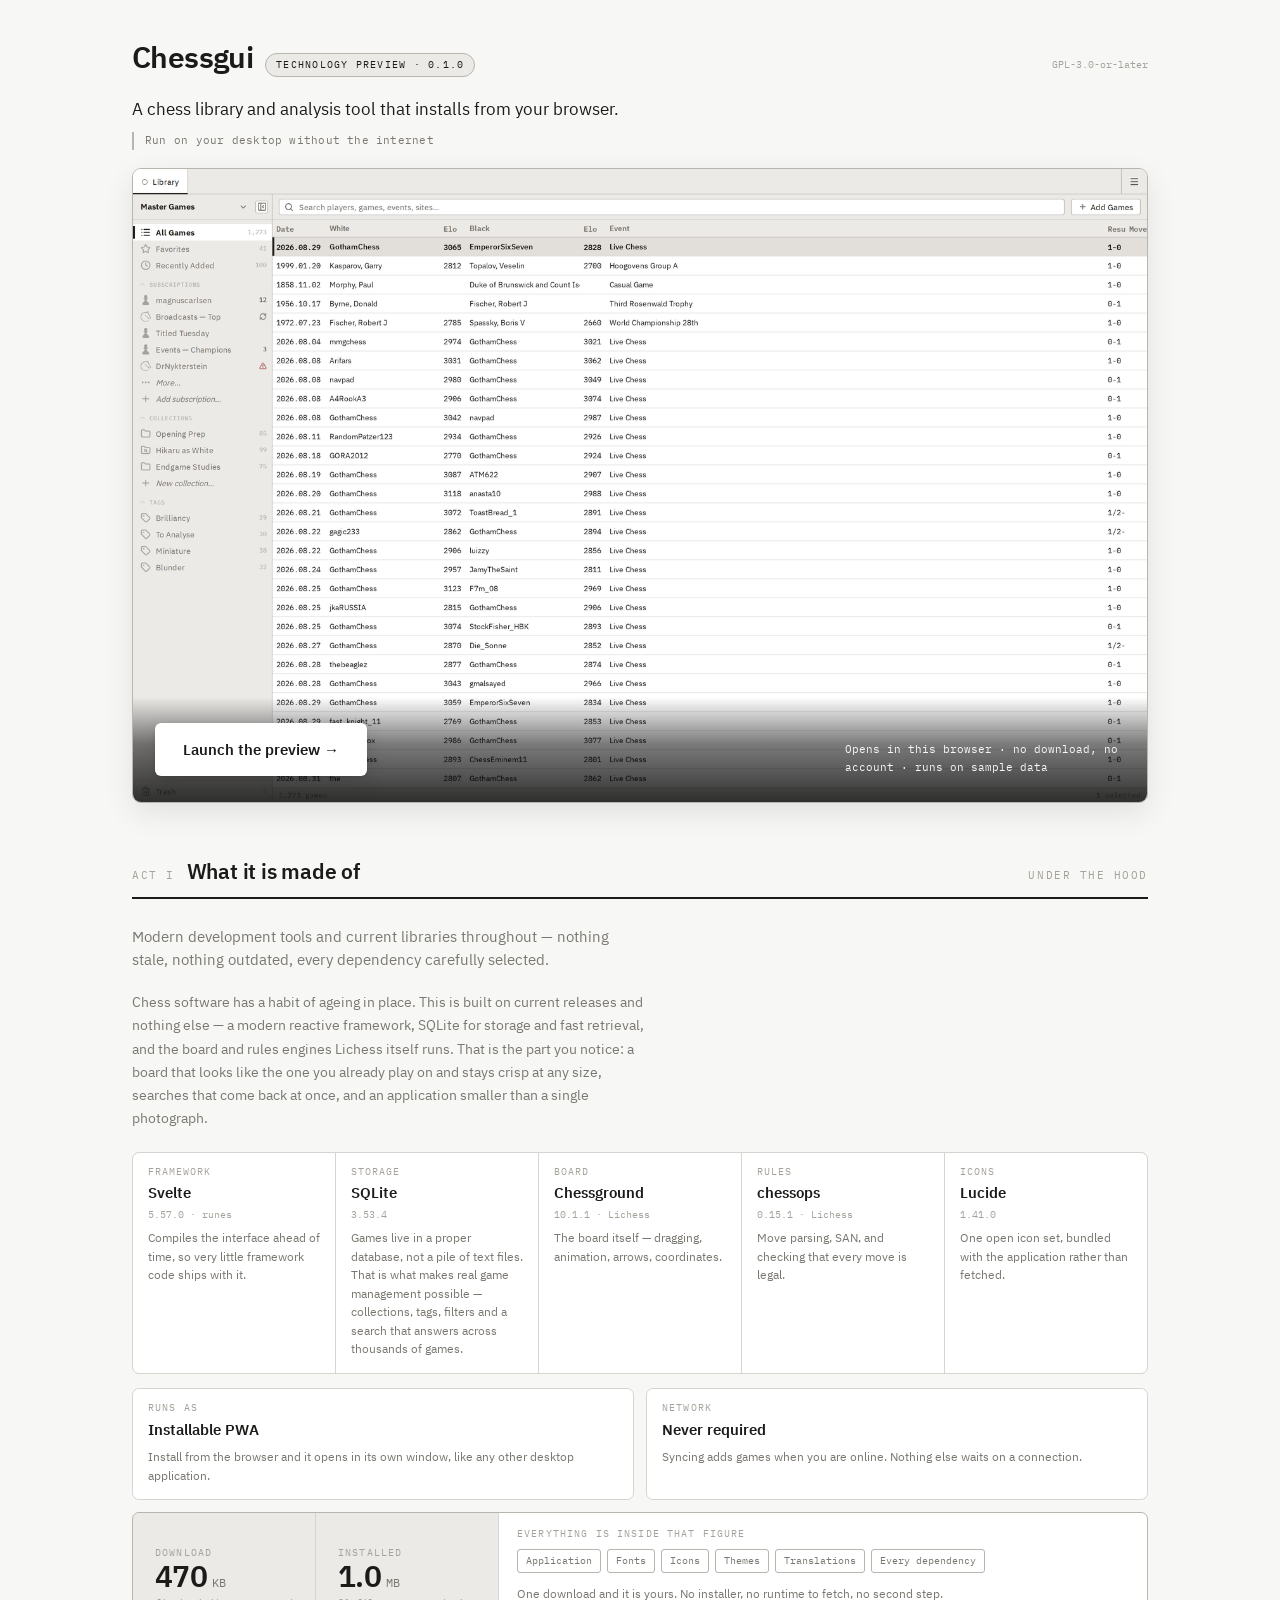
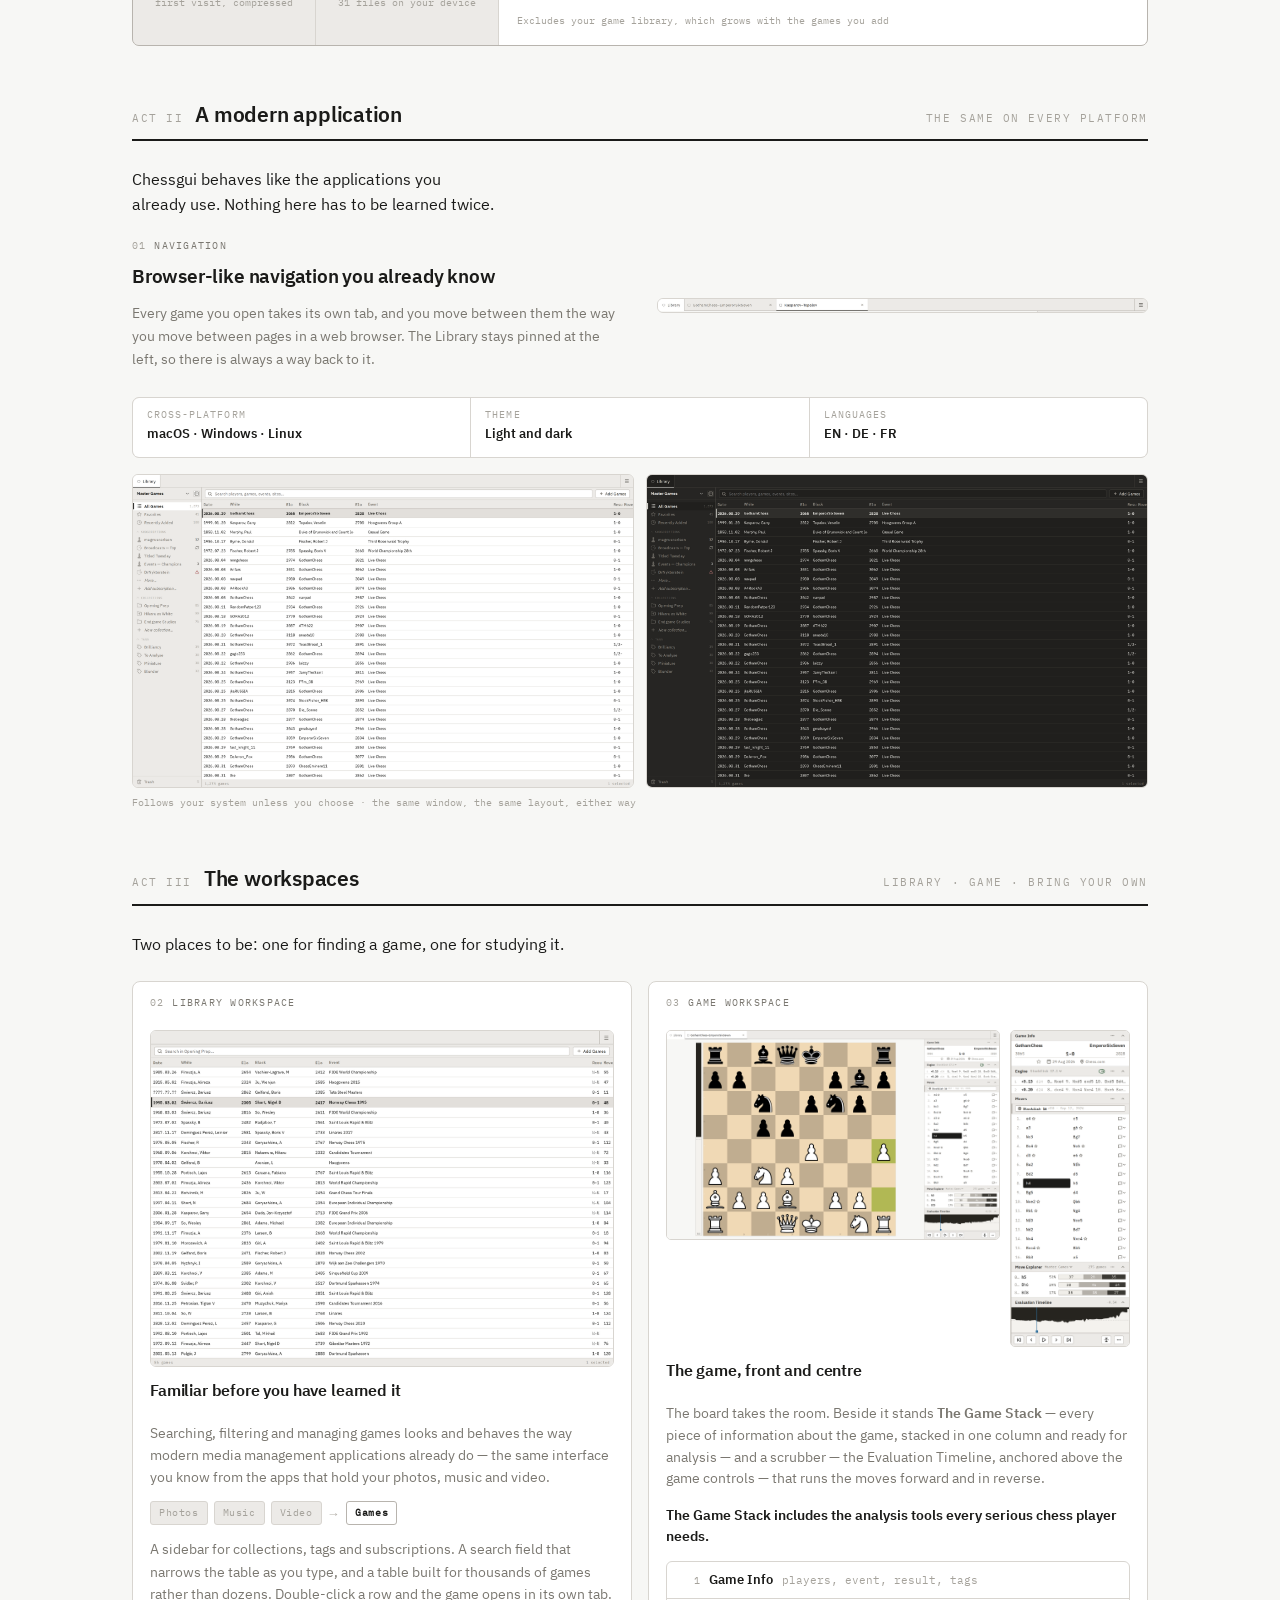
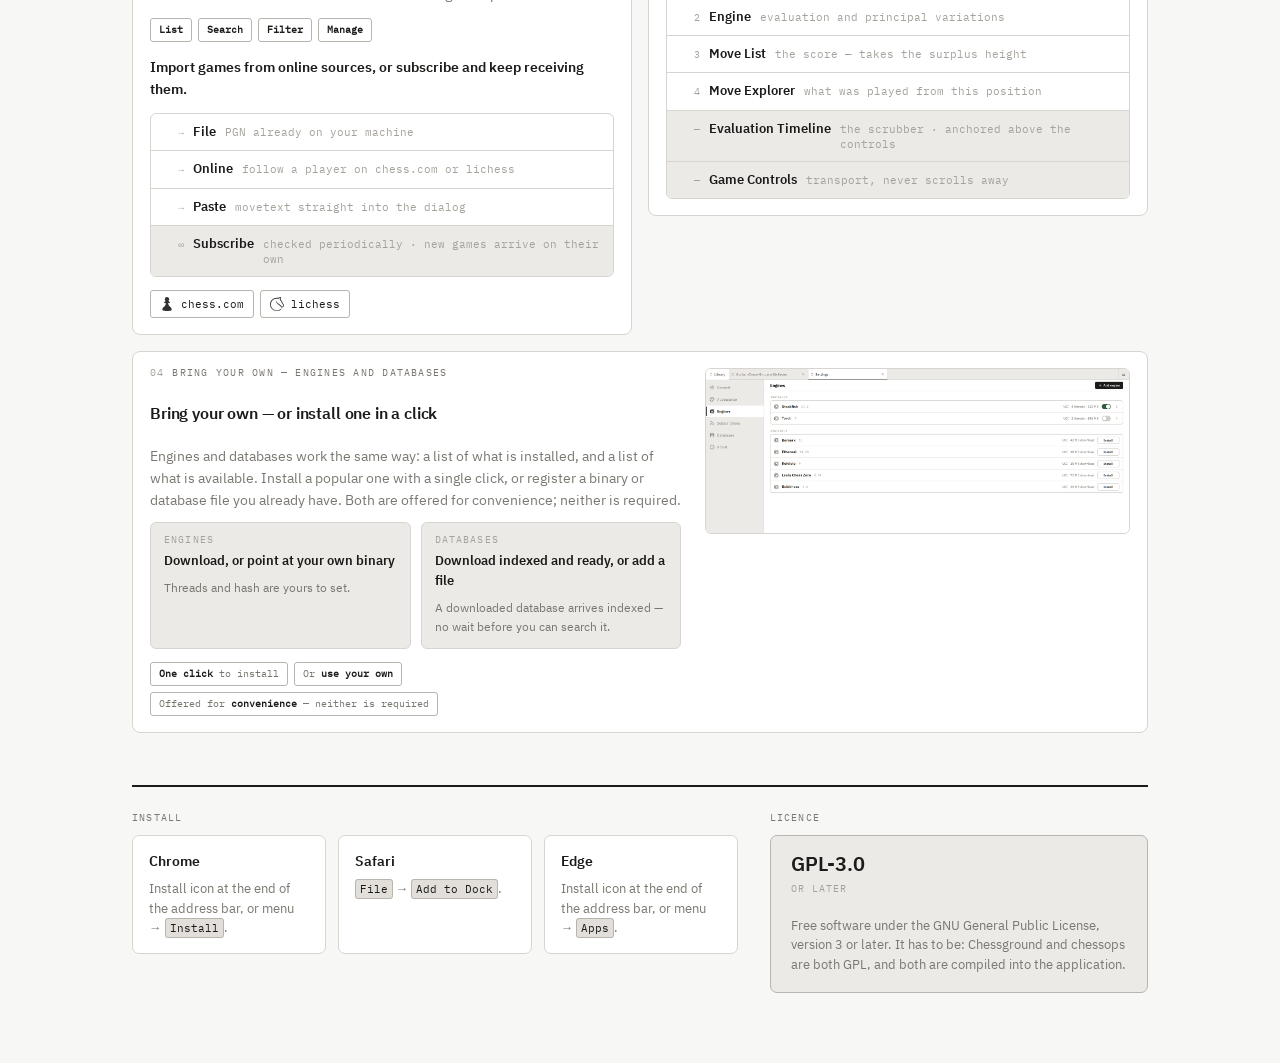
==== commit 48424433: "Deploy: project page rebuilt with captures of the preview" ====
--- a/index.html
+++ b/index.html
@@ -3,8 +3,8 @@
 <head>
 <meta charset="utf-8" />
 <meta name="viewport" content="width=device-width, initial-scale=1" />
-<title>Chessgui — a chess library and analysis application</title>
-<meta name="description" content="Chessgui is a chess library and analysis application that installs from your browser and runs on your desktop without the internet. This is the technology preview." />
+<title>Chessgui — a chess library and analysis tool</title>
+<meta name="description" content="Chessgui is a chess library and analysis tool that installs from your browser and runs on your desktop without the internet. This is the technology preview." />
 <link rel="icon" href="./app/favicon.ico" sizes="16x16 32x32 48x48" />
 <link rel="icon" type="image/png" sizes="192x192" href="./app/icon-192.png" />
 <link rel="apple-touch-icon" sizes="180x180" href="./app/apple-touch-icon.png" />
@@ -124,7 +124,7 @@
   font:10px/1.8 var(--mono);color:var(--faint)}
  @media(max-width:560px){.heroline h1{font-size:25px}.page{padding:0 16px 50px}}
 
- /* two acts: a titled movement, not a stack of equal bands */
+ /* acts: a titled movement, not a stack of equal bands */
  .act{margin-top:52px}
  .act-hd{display:flex;align-items:baseline;gap:12px;border-bottom:2px solid var(--ink);padding-bottom:9px;margin-bottom:26px}
  .act-hd .r{font:11px/1 var(--mono);letter-spacing:.14em;text-transform:uppercase;color:var(--faint)}
@@ -218,15 +218,17 @@
  .hero .lede{font-size:17px;line-height:1.5;color:var(--ink);max-width:52ch;margin:0 0 10px;text-wrap:balance}
  .hero .rule{font:11px/1.6 var(--mono);letter-spacing:.02em;color:var(--muted);margin:0 0 18px;
   padding-left:11px;border-left:2px solid var(--rule-strong)}
- /* drafted copy */
+ /* body copy */
  .para{font-size:14px;line-height:1.65;color:var(--muted);max-width:64ch;margin:0 0 22px}
  .cell-p{font-size:12px;line-height:1.55;color:var(--muted);margin:0}
  .act-lede{font-size:15.5px;line-height:1.6;color:var(--ink);max-width:58ch;margin:0 0 24px;text-wrap:balance}
  .ws .para{font-size:13.5px}
- /* real captures */
+ /* screenshots */
  .shot{display:block;width:100%;height:auto;max-width:100%;border-radius:6px;border:1px solid var(--rule)}
  .shotwrap .shot{border:0;border-radius:0}
  .gamecol .shot,.gamefigs .shot{border-radius:5px}
+ .src{display:inline-flex;align-items:center;gap:7px}
+ .src .mk{flex:none;opacity:.9}
 </style>
 </head>
 <body>
@@ -242,7 +244,7 @@
       <span class="sp"></span>
       <span class="meta">GPL-3.0-or-later</span>
     </div>
-    <p class="lede">A chess library and analysis application that installs from your browser.</p>
+    <p class="lede">A chess library and analysis tool that installs from your browser.</p>
     <p class="rule">Run on your desktop without the internet</p>
     <div class="shotwrap">
       <img class="shot" src="assets/library-light.png" alt="The Library workspace: sidebar of collections, tags and subscriptions at the left, a search field and a table of games at the right." width="1600" height="1000">
@@ -264,9 +266,9 @@
 
     <div class="stackrow">
       <div class="st"><div class="k">Framework</div><div class="v">Svelte</div><div class="ver">5.57.0 · runes</div><p class="cell-p">Compiles the interface ahead of time, so very little framework code ships with it.</p></div>
-      <div class="st"><div class="k">Storage</div><div class="v">SQLite</div><div class="ver">3.53.4 · wasm</div><p class="cell-p">Games live in a proper database, not a pile of text files. That is what makes real game management possible — collections, tags, filters and a search that answers across thousands of games.</p></div>
+      <div class="st"><div class="k">Storage</div><div class="v">SQLite</div><div class="ver">3.53.4</div><p class="cell-p">Games live in a proper database, not a pile of text files. That is what makes real game management possible — collections, tags, filters and a search that answers across thousands of games.</p></div>
       <div class="st"><div class="k">Board</div><div class="v">Chessground</div><div class="ver">10.1.1 · Lichess</div><p class="cell-p">The board itself — dragging, animation, arrows, coordinates.</p></div>
-      <div class="st"><div class="k">Rules</div><div class="v">chessops</div><div class="ver">0.15.1 · Lichess</div><p class="cell-p">Positions, legality and SAN. Movetext is parsed, never trusted.</p></div>
+      <div class="st"><div class="k">Rules</div><div class="v">chessops</div><div class="ver">0.15.1 · Lichess</div><p class="cell-p">Move parsing, SAN, and checking that every move is legal.</p></div>
       <div class="st"><div class="k">Icons</div><div class="v">Lucide</div><div class="ver">1.41.0</div><p class="cell-p">One open icon set, bundled with the application rather than fetched.</p></div>
     </div>
 
@@ -312,14 +314,13 @@
       <div>
         <p class="lbl"><span class="n">01</span> Navigation</p>
         <h2>Browser-like navigation you already know</h2>
-        <p class="para" style="margin-bottom:0">Workspaces open as tabs. The Library stays pinned at the left, each game you open takes its own tab, and moving between them leaves everything as you left it — the search text, the scroll position, the row you had selected.</p>
-        <div class="chips"><span class="chip"><b>Library</b> pinned</span><span class="chip">One tab per <b>game</b></span><span class="chip">State <b>retained</b></span></div>
+        <p class="para" style="margin-bottom:0">Every game you open takes its own tab, and you move between them the way you move between pages in a web browser. The Library stays pinned at the left, so there is always a way back to it.</p>
       </div>
       <div class="fig"><img class="shot" src="assets/tabbar.png" alt="The tab bar: a pinned Library tab, two game tabs and a Settings tab, with the application menu at the right." width="1600" height="44"></div>
     </div>
 
     <div class="xplat">
-      <div class="xp"><div class="k">Cross-platform</div><div class="v">macOS = Windows = Linux</div></div>
+      <div class="xp"><div class="k">Cross-platform</div><div class="v">macOS · Windows · Linux</div></div>
       <div class="xp"><div class="k">Theme</div><div class="v">Light and dark</div></div>
       <div class="xp"><div class="k">Languages</div><div class="v">EN · DE · FR</div></div>
     </div>
@@ -354,13 +355,12 @@
         <p class="claim">Import games from online sources, or subscribe and keep receiving them.</p>
         <div class="stacklist">
           <div class="sl"><span class="i">&rarr;</span><span class="t">File</span><span class="d">PGN already on your machine</span></div>
-          <div class="sl"><span class="i">&rarr;</span><span class="t">Online</span><span class="d">by username, from a source below</span></div>
+          <div class="sl"><span class="i">&rarr;</span><span class="t">Online</span><span class="d">follow a player on chess.com or lichess</span></div>
           <div class="sl"><span class="i">&rarr;</span><span class="t">Paste</span><span class="d">movetext straight into the dialog</span></div>
           <div class="sl anch"><span class="i">&infin;</span><span class="t">Subscribe</span><span class="d">checked periodically · new games arrive on their own</span></div>
         </div>
         <div class="srcs">
-          <span class="src">chess.com</span><span class="src">lichess</span>
-          <span class="srcnote">brand marks bundled · Simple Icons</span>
+          <span class="src"><svg class="mk" width="14" height="14" viewBox="0 0 24 24" fill="currentColor" aria-hidden="true"><path d="M12 0a3.85 3.85 0 0 0-3.875 3.846A3.84 3.84 0 0 0 9.73 6.969l-2.79 1.85c0 .622.144 1.114.434 1.649H9.83c-.014.245-.014.549-.014.925 0 .025.003.048.006.071-.064 1.353-.507 3.472-3.62 5.842-.816.625-1.423 1.495-1.806 2.533a.33.33 0 0 0-.045.084 8.124 8.124 0 0 0-.39 2.516c0 .1.216 1.561 8.038 1.561s8.038-1.46 8.038-1.561c0-2.227-.824-4.048-2.24-5.133-4.034-3.08-3.586-5.74-3.644-6.838h2.458c.29-.535.434-1.027.434-1.649l-2.79-1.836a3.86 3.86 0 0 0 1.604-3.123A3.873 3.873 0 0 0 13.445.275c-.004-.002-.01.004-.015.004A3.76 3.76 0 0 0 12 0Z"/></svg>chess.com</span><span class="src"><svg class="mk" width="14" height="14" viewBox="0 0 24 24" fill="currentColor" aria-hidden="true"><path d="M10.457 6.161a.237.237 0 0 0-.296.165c-.8 2.785 2.819 5.579 5.214 7.428.653.504 1.216.939 1.591 1.292 1.745 1.642 2.564 2.851 2.733 3.178a.24.24 0 0 0 .275.122c.047-.013 4.726-1.3 3.934-4.574a.257.257 0 0 0-.023-.06L18.204 3.407 18.93.295a.24.24 0 0 0-.262-.293c-1.7.201-3.115.435-4.5 1.425-4.844-.323-8.718.9-11.213 3.539C.334 7.737-.246 11.515.085 14.128c.763 5.655 5.191 8.631 9.081 9.532.993.229 1.974.34 2.923.34 3.344 0 6.297-1.381 7.946-3.85a.24.24 0 0 0-.372-.3c-3.411 3.527-9.002 4.134-13.296 1.444-4.485-2.81-6.202-8.41-3.91-12.749C4.741 4.221 8.801 2.362 13.888 3.31c.056.01.115 0 .165-.029l.335-.197c.926-.546 1.961-1.157 2.873-1.279l-.694 1.993a.243.243 0 0 0 .02.202l6.082 10.192c-.193 2.028-1.706 2.506-2.226 2.611-.287-.645-.814-1.364-2.306-2.803-.422-.407-1.21-.941-2.124-1.56-2.364-1.601-5.937-4.02-5.391-5.984a.239.239 0 0 0-.165-.295z"/></svg>lichess</span>
         </div>
       </div>
       <div class="ws">
@@ -384,9 +384,7 @@
           <div class="sl anch"><span class="i">&mdash;</span><span class="t">Game Controls</span><span class="d">transport, never scrolls away</span></div>
         </div>
 
-        <p class="para" style="margin-bottom:0">The board fills the space it is given, with the evaluation bar beside it. Everything else lives in one fixed column at the right, and the controls hold their place at the foot of it — they never scroll away mid-analysis.</p>
-        <div class="chips"><span class="chip"><b>Board</b> + evaluation bar</span><span class="chip"><b>Stacked</b> sections</span><span class="chip"><b>Controls</b> anchored</span></div>
-      </div>
+              </div>
     </div>
 
     <!-- the third workspace. engines and databases share one row pattern, so one card holds both. -->
@@ -433,11 +431,9 @@
         <div class="big">GPL-3.0<span>or later</span></div>
         <p class="cell-p" style="font-size:12.5px">Free software under the GNU General Public License, version&nbsp;3 or later. It has to be: Chessground and chessops are both GPL, and both are compiled into the application.</p>
       </div>
-      <p class="cap">Chessground and chessops are GPL</p>
     </div>
   </div>
 
-  <footer>Needs a window of at least 800×600 · no data leaves this machine</footer>
 </div>
 
 </body>
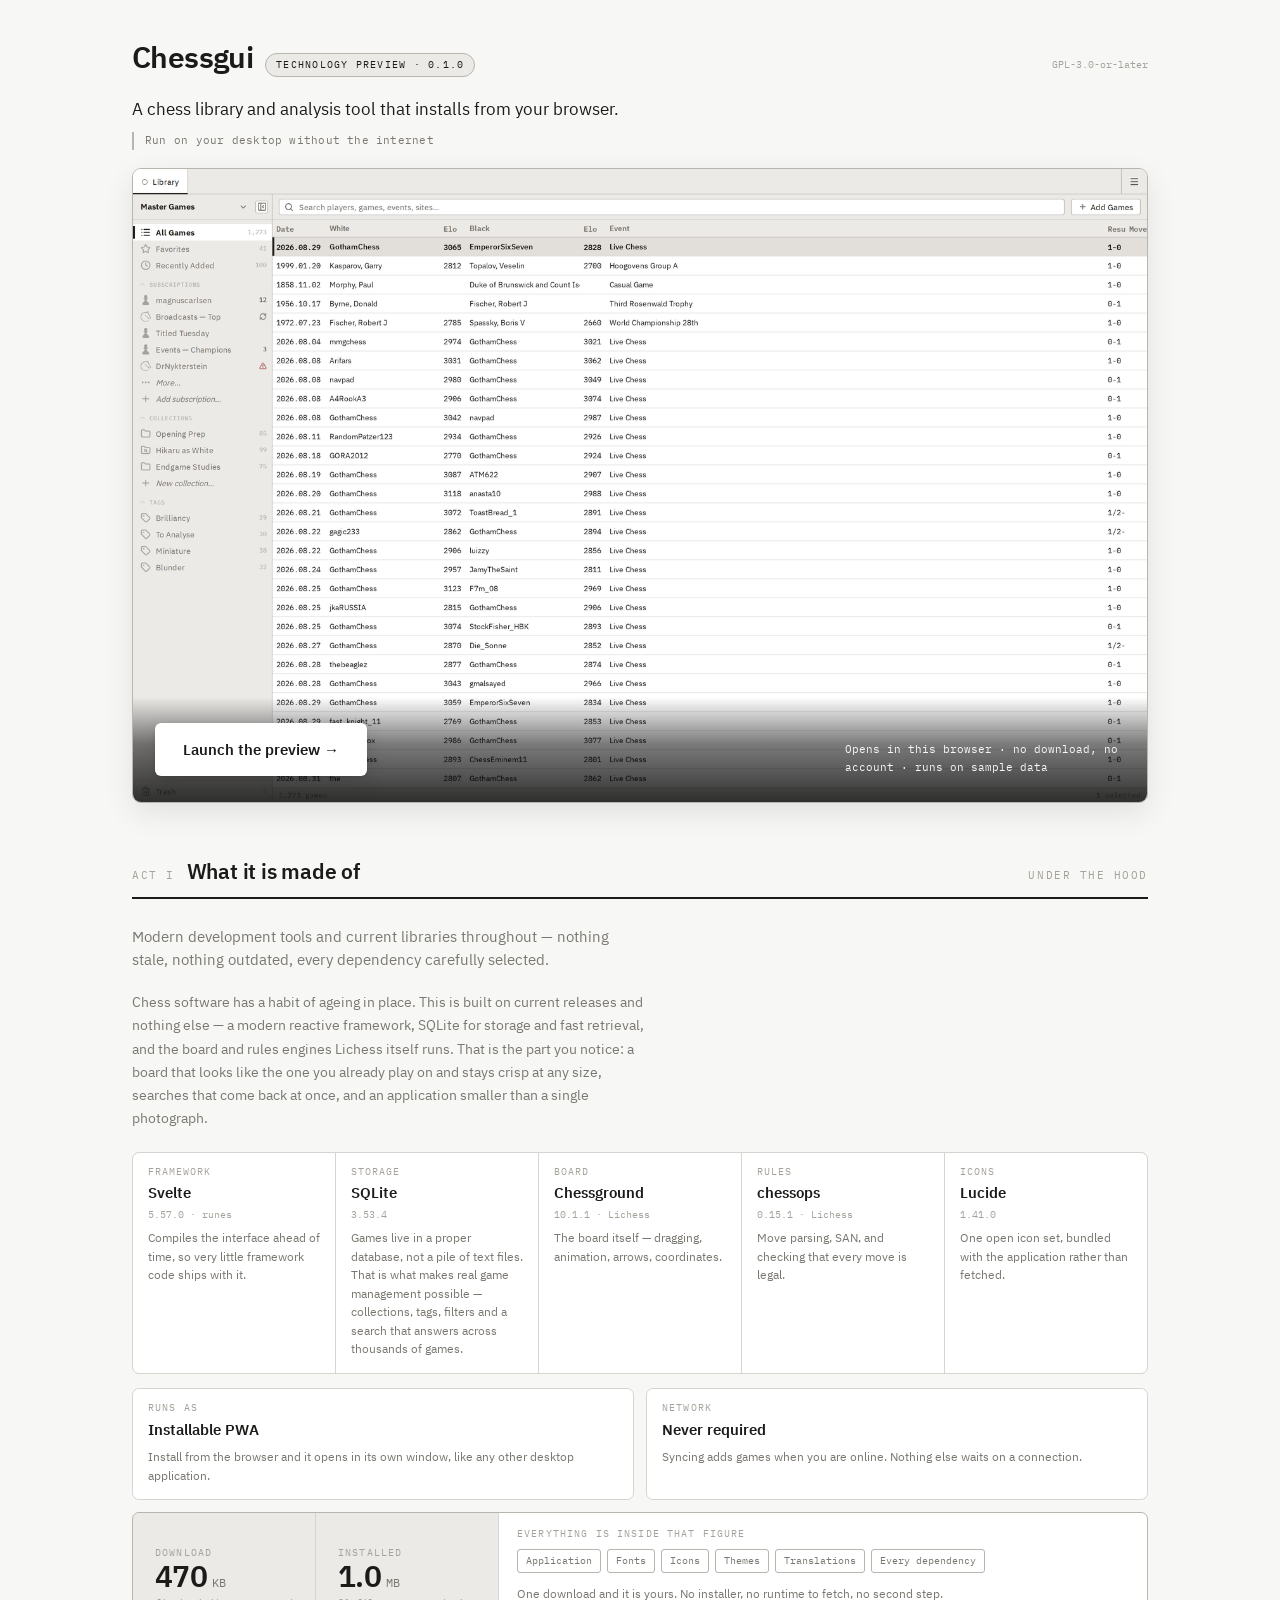
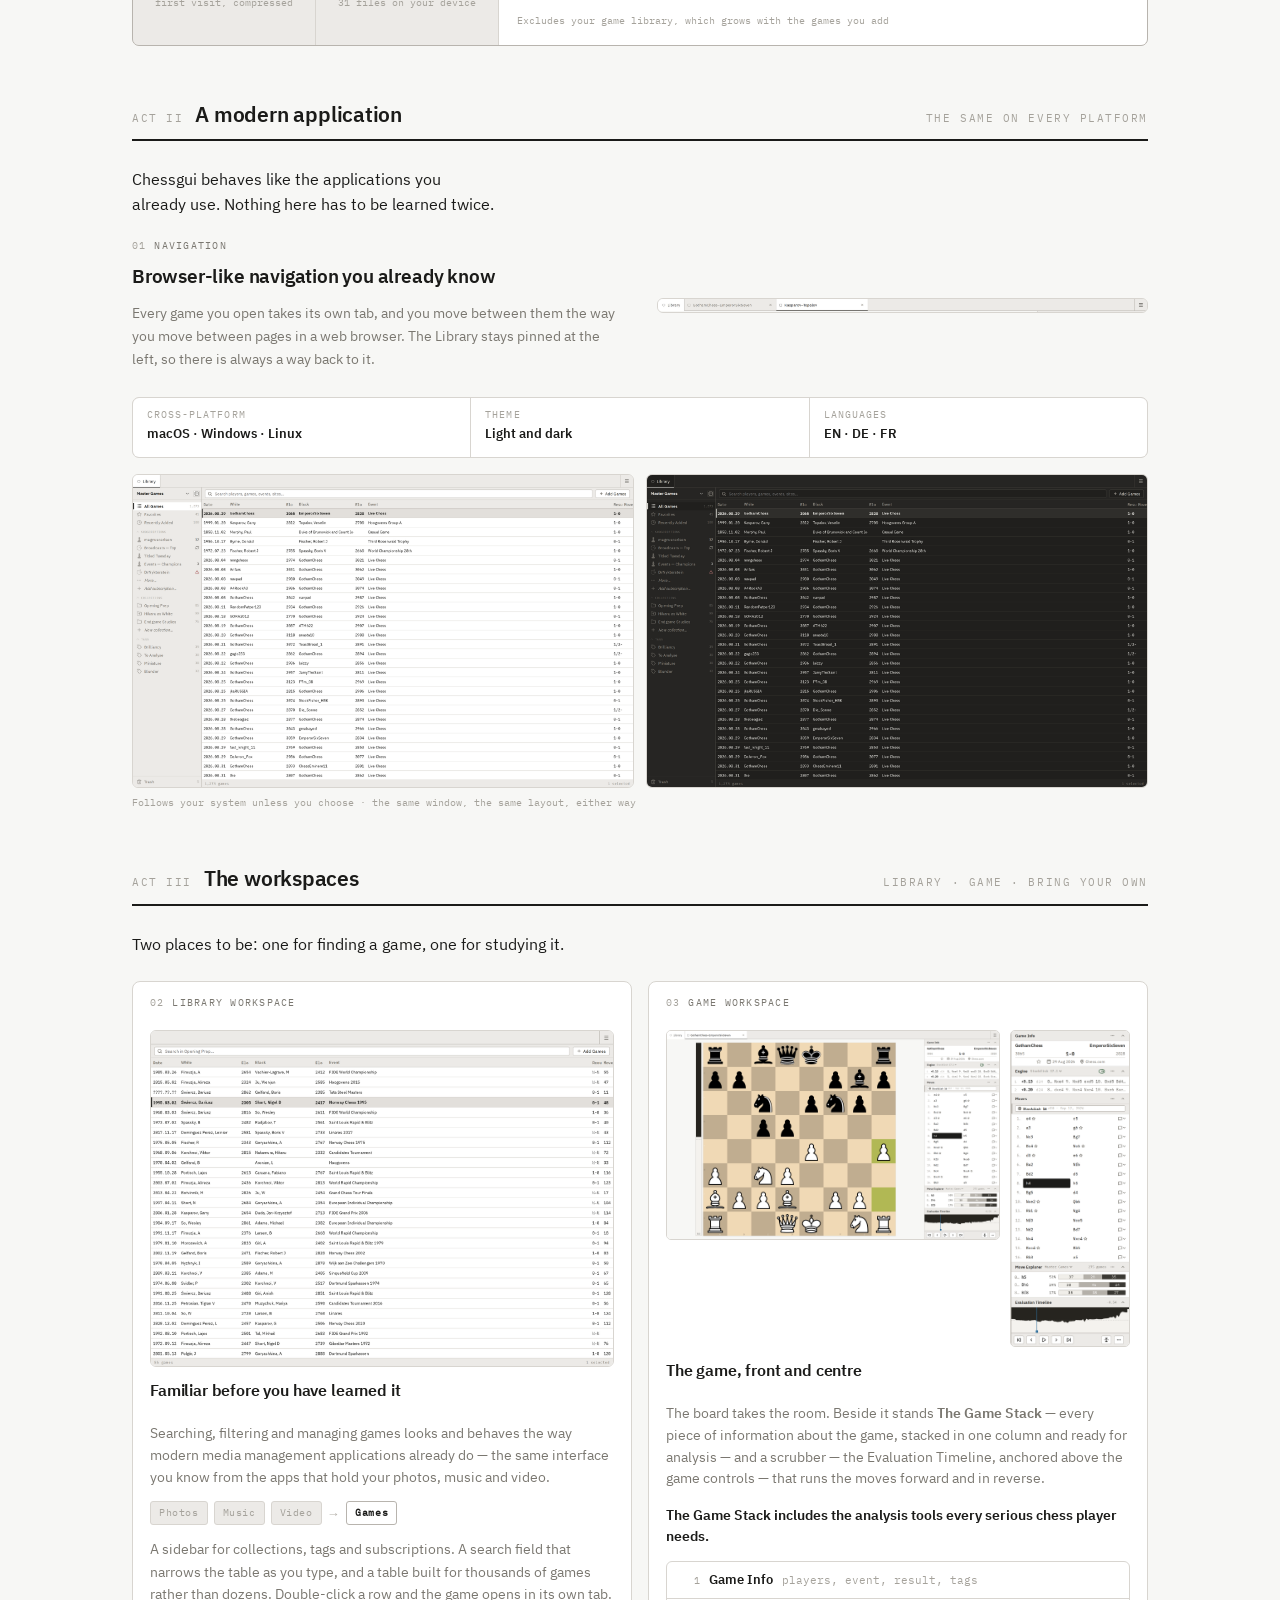
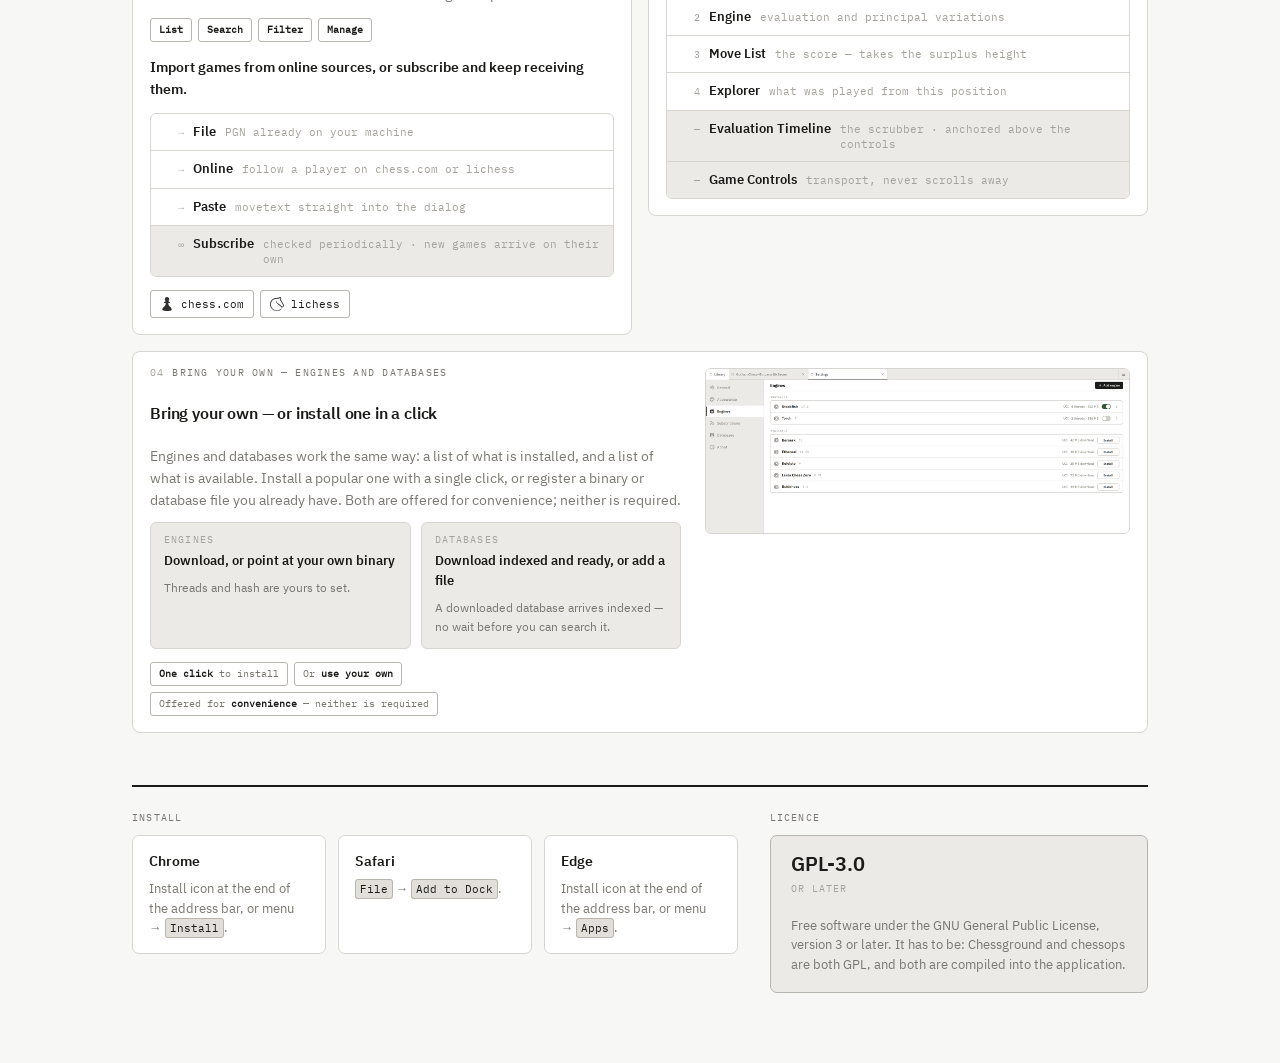
==== commit 03f86aa7: "Syncing the app after some padding and label changes" ====
--- a/index.html
+++ b/index.html
@@ -367,7 +367,7 @@
         <p class="lbl"><span class="n">03</span> Game workspace</p>
         <div class="gamecol">
           <img class="shot" src="assets/game-workspace.png" alt="The Game workspace: the board with its evaluation bar, and the Game Stack at the right." width="1600" height="1000">
-          <img class="shot" src="assets/game-stack.png" alt="The Game Stack: Game Info, Engine, Moves, Move Explorer, the Evaluation Timeline and the game controls." width="560" height="1493">
+          <img class="shot" src="assets/game-stack.png" alt="The Game Stack: Game Info, Engine, Moves, Explorer, the Evaluation Timeline and the game controls." width="560" height="1493">
         </div>
         <h2 style="font-size:16px">The game, front and centre</h2>
         <p class="wslede">The board takes the room. Beside it stands <b>The Game Stack</b> — every
@@ -379,7 +379,7 @@
           <div class="sl"><span class="i">1</span><span class="t">Game Info</span><span class="d">players, event, result, tags</span></div>
           <div class="sl"><span class="i">2</span><span class="t">Engine</span><span class="d">evaluation and principal variations</span></div>
           <div class="sl"><span class="i">3</span><span class="t">Move List</span><span class="d">the score — takes the surplus height</span></div>
-          <div class="sl"><span class="i">4</span><span class="t">Move Explorer</span><span class="d">what was played from this position</span></div>
+          <div class="sl"><span class="i">4</span><span class="t">Explorer</span><span class="d">what was played from this position</span></div>
           <div class="sl anch"><span class="i">&mdash;</span><span class="t">Evaluation Timeline</span><span class="d">the scrubber · anchored above the controls</span></div>
           <div class="sl anch"><span class="i">&mdash;</span><span class="t">Game Controls</span><span class="d">transport, never scrolls away</span></div>
         </div>
